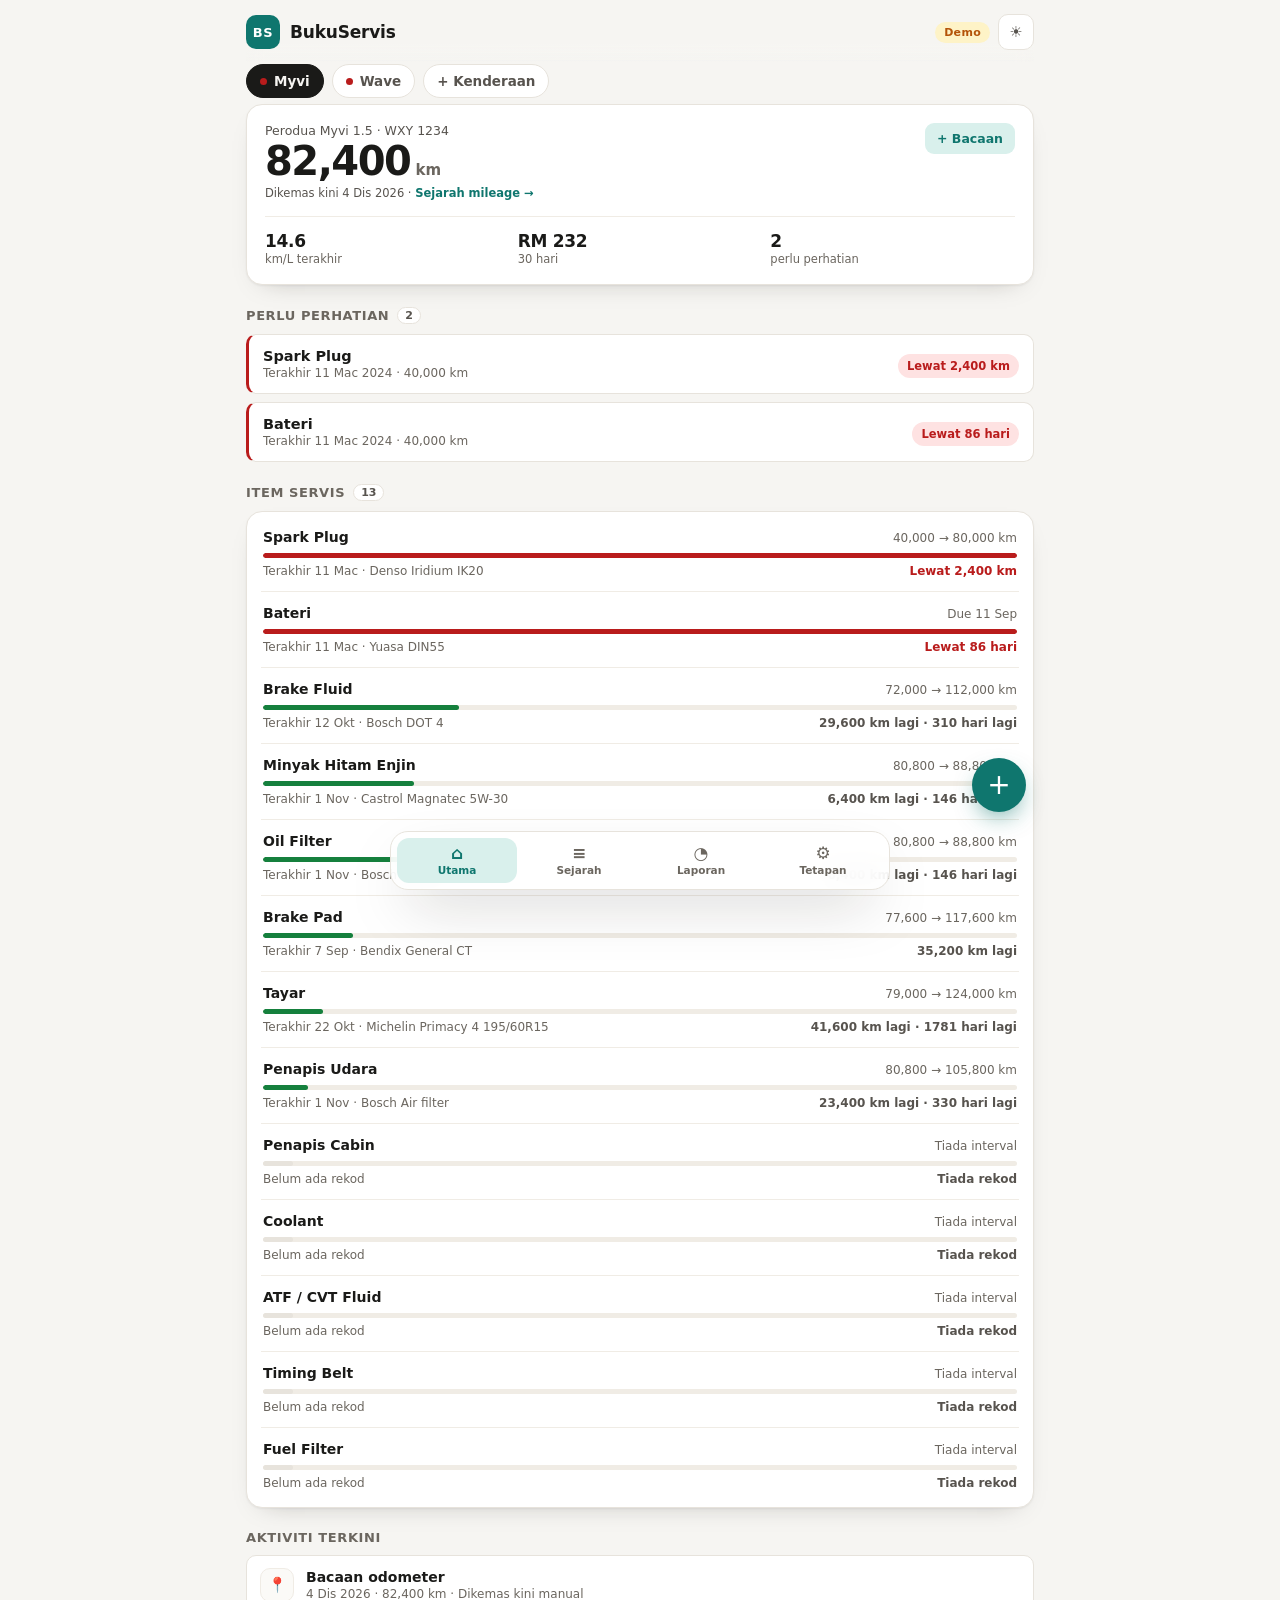
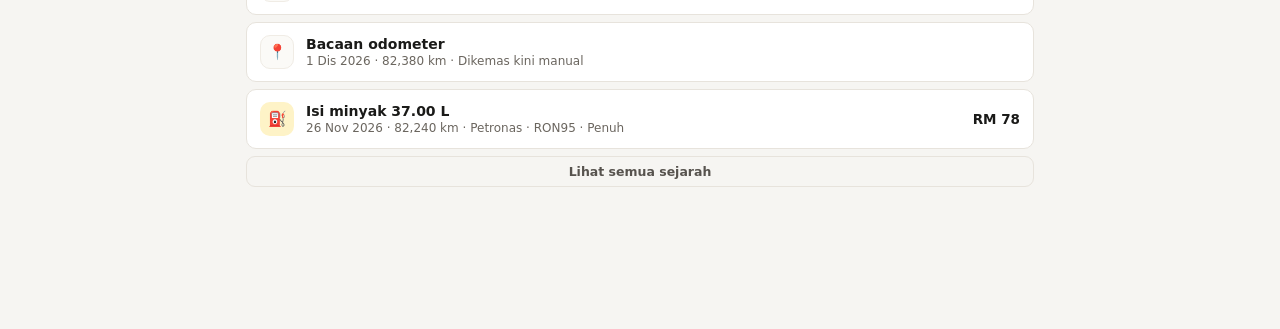
==== public/index.html @ 5398fbab "Sejarah mileage: butang Edit/Padam setiap baris, baris tarikh boleh ditekan, edit odometer asas" ====
<!doctype html>
<html lang="ms" data-theme="light">
<head>
<meta charset="utf-8">
<meta name="viewport" content="width=device-width, initial-scale=1, viewport-fit=cover">
<meta name="theme-color" content="#f6f5f2">
<title>BukuServis — Rekod Servis &amp; Minyak</title>
<meta name="description" content="Rekod servis, mileage dan isi minyak untuk kereta dan motosikal.">
<link rel="icon" type="image/png" sizes="64x64" href="assets/favicon-64.png">
<link rel="apple-touch-icon" href="assets/apple-touch-icon.png">
<link rel="preload" as="image" href="assets/profile-256.jpg">
<link rel="stylesheet" href="css/style.css?v=1.3.4">
<script>
  /* elak kilat tema salah sebelum CSS/JS utama dimuatkan */
  (function () {
    try {
      var p = localStorage.getItem('bs.theme') || 'auto';
      var dark = p === 'dark' || (p !== 'light' && window.matchMedia && window.matchMedia('(prefers-color-scheme: dark)').matches);
      document.documentElement.dataset.theme = dark ? 'dark' : 'light';
      document.documentElement.dataset.themePref = p;
      var m = document.querySelector('meta[name="theme-color"]');
      if (m) m.setAttribute('content', dark ? '#131311' : '#f6f5f2');
    } catch (e) { /* ignore */ }
  })();
</script>
</head>
<body>

<div id="splash" class="splash" aria-hidden="true">
  <div class="splash-box">
    <div class="splash-ring"><img src="assets/profile-256.jpg" alt="BukuServis"></div>
    <div class="splash-name">BukuServis</div>
    <div class="splash-tag">Rekod servis &amp; minyak</div>
    <div class="splash-load"><span></span></div>
  </div>
</div>
<noscript><style>#splash{display:none !important}</style></noscript>
<div class="app">
  <header class="topbar">
    <div class="brand">
      <span class="brand-mark">BS</span>
      <span class="brand-text">BukuServis</span>
    </div>
    <div class="topbar-actions">
      <span id="mode-badge" class="badge" hidden>Demo</span>
      <button id="theme-btn" class="icon-btn" type="button" title="Tukar tema" aria-label="Tukar tema">◐</button>
    </div>
  </header>

  <main id="view" class="view" aria-live="polite">
    <div class="loading">Memuatkan…</div>
  </main>

  <button id="fab" class="fab" type="button" title="Tambah rekod" aria-label="Tambah rekod">+</button>

  <nav class="tabbar" aria-label="Navigasi utama">
    <button class="tab" data-act="nav" data-view="dashboard"><span class="tab-ico">⌂</span><span>Utama</span></button>
    <button class="tab" data-act="nav" data-view="history"><span class="tab-ico">≡</span><span>Sejarah</span></button>
    <button class="tab" data-act="nav" data-view="reports"><span class="tab-ico">◔</span><span>Laporan</span></button>
    <button class="tab" data-act="nav" data-view="settings"><span class="tab-ico">⚙</span><span>Tetapan</span></button>
  </nav>
</div>

<div id="modal-root"></div>
<div id="toast" class="toast" hidden></div>

<script src="js/api.js?v=1.3.4"></script>
<script src="js/app.js?v=1.3.4"></script>
</body>
</html>
---- public/css/style.css ----
/* ============ BukuServis ============ */
:root {
  --bg: #f6f5f2;
  --surface: #ffffff;
  --surface-2: #fbfaf7;
  --ink: #1a1a18;
  --ink-2: #57534e;
  --ink-3: #6b665f;
  --line: #e7e3dc;
  --line-2: #f0ece5;
  --accent: #0f766e;
  --accent-ink: #ffffff;
  --accent-soft: #d9f0ec;
  --ok: #15803d;
  --ok-soft: #dcfce7;
  --warn: #b45309;
  --warn-soft: #fef3c7;
  --bad: #b91c1c;
  --bad-soft: #fee2e2;
  --radius: 16px;
  --radius-sm: 10px;
  --shadow: 0 1px 2px rgba(24, 20, 15, .05), 0 10px 26px -18px rgba(24, 20, 15, .35);
  --shadow-lg: 0 24px 60px -20px rgba(24, 20, 15, .35);
  --font: "Segoe UI", system-ui, -apple-system, "Helvetica Neue", Arial, sans-serif;
}

html[data-theme="dark"] {
  --bg: #131311;
  --surface: #1d1c19;
  --surface-2: #24231f;
  --ink: #f4f1ea;
  --ink-2: #b8b2a7;
  --ink-3: #8b857b;
  --line: #322f29;
  --line-2: #2a2823;
  --accent: #2dd4bf;
  --accent-ink: #04211d;
  --accent-soft: #123a35;
  --ok: #4ade80;
  --ok-soft: #12351f;
  --warn: #fbbf24;
  --warn-soft: #3a2a08;
  --bad: #f87171;
  --bad-soft: #3d1717;
  --shadow: 0 1px 2px rgba(0, 0, 0, .4), 0 12px 30px -18px rgba(0, 0, 0, .8);
  --shadow-lg: 0 30px 70px -20px rgba(0, 0, 0, .8);
}

* { box-sizing: border-box; }

[hidden] { display: none !important; }

html, body { margin: 0; padding: 0; }

body {
  font-family: var(--font);
  background: var(--bg);
  color: var(--ink);
  -webkit-font-smoothing: antialiased;
  -webkit-text-size-adjust: 100%;
  overscroll-behavior-y: none;
}

button, input, select, textarea { font: inherit; color: inherit; }

.app {
  max-width: 760px;
  margin: 0 auto;
  padding: 0 16px calc(120px + env(safe-area-inset-bottom));
}

/* ---------- topbar ---------- */
.topbar {
  position: sticky;
  top: 0;
  z-index: 20;
  display: flex;
  align-items: center;
  justify-content: space-between;
  gap: 12px;
  padding: 14px 0 12px;
  background: linear-gradient(to bottom, var(--bg) 70%, transparent);
  backdrop-filter: blur(8px);
}

.brand { display: flex; align-items: center; gap: 10px; }

.brand-mark {
  display: grid;
  place-items: center;
  width: 34px;
  height: 34px;
  border-radius: 10px;
  background: var(--accent);
  color: var(--accent-ink);
  font-weight: 800;
  font-size: 13px;
  letter-spacing: .5px;
}

.brand-text { font-weight: 700; font-size: 17px; letter-spacing: -.2px; }

.topbar-actions { display: flex; align-items: center; gap: 8px; }

.badge {
  font-size: 11px;
  font-weight: 700;
  padding: 4px 9px;
  border-radius: 999px;
  background: var(--warn-soft);
  color: var(--warn);
  letter-spacing: .3px;
}

.icon-btn {
  display: grid;
  place-items: center;
  width: 36px;
  height: 36px;
  border: 1px solid var(--line);
  background: var(--surface);
  color: var(--ink-2);
  border-radius: 10px;
  cursor: pointer;
  font-size: 15px;
  line-height: 1;
  transition: background .15s, color .15s, border-color .15s;
}
.icon-btn:hover { background: var(--surface-2); color: var(--ink); }

/* ---------- layout ---------- */
.view { min-height: 60vh; }

.section { margin: 22px 0; }

.section-title {
  display: flex;
  align-items: center;
  gap: 8px;
  margin: 0 0 10px;
  font-size: 13px;
  font-weight: 700;
  text-transform: uppercase;
  letter-spacing: .6px;
  color: var(--ink-3);
}

.section-title .count {
  background: var(--surface);
  border: 1px solid var(--line);
  color: var(--ink-2);
  font-size: 11px;
  padding: 1px 7px;
  border-radius: 999px;
  letter-spacing: 0;
}

.card {
  background: var(--surface);
  border: 1px solid var(--line);
  border-radius: var(--radius);
  box-shadow: var(--shadow);
}

.muted { color: var(--ink-2); }
.small { font-size: 12.5px; }
.tiny { font-size: 11.5px; }
.center { text-align: center; }
.note {
  font-size: 12px;
  color: var(--ink-3);
  line-height: 1.5;
  margin-top: 8px;
}

/* ---------- chips ---------- */
.chips {
  display: flex;
  gap: 8px;
  overflow-x: auto;
  padding: 2px 0 6px;
  margin: 0 -16px;
  padding-left: 16px;
  padding-right: 16px;
  scrollbar-width: none;
}
.chips::-webkit-scrollbar { display: none; }

.chip {
  flex: 0 0 auto;
  display: flex;
  align-items: center;
  gap: 7px;
  padding: 8px 13px;
  border-radius: 999px;
  border: 1px solid var(--line);
  background: var(--surface);
  color: var(--ink-2);
  font-size: 13.5px;
  font-weight: 600;
  cursor: pointer;
  white-space: nowrap;
  transition: all .15s;
}
.chip:hover { border-color: var(--ink-3); }
.chip.active {
  background: var(--ink);
  color: var(--bg);
  border-color: var(--ink);
}
.chip .dot {
  width: 7px; height: 7px; border-radius: 50%;
  background: var(--ok);
}
.chip .dot.warn { background: var(--warn); }
.chip .dot.bad { background: var(--bad); }

/* ---------- hero ---------- */
.hero { padding: 18px; }

.hero-top {
  display: flex;
  align-items: flex-start;
  justify-content: space-between;
  gap: 12px;
}

.odo {
  font-size: 40px;
  font-weight: 800;
  letter-spacing: -1.5px;
  line-height: 1.05;
  margin: 2px 0 4px;
  font-variant-numeric: tabular-nums;
}
.odo span { font-size: 15px; font-weight: 600; color: var(--ink-3); letter-spacing: 0; }

.odo-btn {
  flex: 1;
  min-width: 0;
  display: block;
  padding: 0;
  margin: 0;
  border: 0;
  background: none;
  color: inherit;
  font: inherit;
  text-align: left;
  cursor: pointer;
}
.odo-btn:active { opacity: .7; }
.odo-btn:focus-visible { outline: 2px solid var(--accent); outline-offset: 3px; border-radius: 8px; }
.odo-link { color: var(--accent); font-weight: 600; white-space: nowrap; }

.hero-stats {
  display: grid;
  grid-template-columns: repeat(3, 1fr);
  gap: 8px;
  margin-top: 16px;
  padding-top: 14px;
  border-top: 1px solid var(--line-2);
}

.hero-stats > div { display: flex; flex-direction: column; gap: 1px; }
.hero-stats b { font-size: 17px; font-weight: 700; letter-spacing: -.3px; }
.hero-stats span { font-size: 11.5px; color: var(--ink-3); }

/* ---------- due list ---------- */
.list { display: flex; flex-direction: column; gap: 8px; }

.due-row {
  display: flex;
  align-items: center;
  justify-content: space-between;
  gap: 12px;
  width: 100%;
  text-align: left;
  padding: 13px 14px;
  border-radius: var(--radius-sm);
  border: 1px solid var(--line);
  background: var(--surface);
  cursor: pointer;
  transition: border-color .15s, transform .06s;
}
.due-row:hover { border-color: var(--ink-3); }
.due-row:active { transform: scale(.995); }
.due-row.is-bad { border-left: 3px solid var(--bad); }
.due-row.is-warn { border-left: 3px solid var(--warn); }

.due-main { min-width: 0; }
.due-name { font-weight: 650; font-size: 14.5px; }
.due-sub {
  font-size: 12px;
  color: var(--ink-3);
  margin-top: 2px;
  white-space: nowrap;
  overflow: hidden;
  text-overflow: ellipsis;
}

.pill {
  flex: 0 0 auto;
  font-size: 11.5px;
  font-weight: 700;
  padding: 5px 9px;
  border-radius: 999px;
  white-space: nowrap;
}
.pill.ok { background: var(--ok-soft); color: var(--ok); }
.pill.warn { background: var(--warn-soft); color: var(--warn); }
.pill.bad { background: var(--bad-soft); color: var(--bad); }
.pill.none { background: var(--surface-2); color: var(--ink-3); border: 1px solid var(--line); }

/* ---------- item progress ---------- */
.items { display: flex; flex-direction: column; }

.item { padding: 13px 2px; border-bottom: 1px solid var(--line-2); }
.item:last-child { border-bottom: 0; }

.item-btn {
  display: block;
  width: 100%;
  text-align: left;
  background: transparent;
  border: 0;
  border-bottom: 1px solid var(--line-2);
  border-radius: 0;
  color: inherit;
  cursor: pointer;
}
.item-btn:hover .item-head > span:first-child { color: var(--accent); }
.item-btn:focus-visible { outline: 2px solid var(--accent); outline-offset: 2px; }

.item-head {
  display: flex;
  align-items: baseline;
  justify-content: space-between;
  gap: 10px;
  font-size: 14px;
  font-weight: 600;
}
.item-head .range { font-size: 12px; font-weight: 500; color: var(--ink-3); font-variant-numeric: tabular-nums; }

.bar {
  height: 5px;
  border-radius: 999px;
  background: var(--line-2);
  overflow: hidden;
  margin: 8px 0 6px;
}
.bar-fill { display: block; height: 100%; border-radius: 999px; background: var(--ok); transition: width .4s ease; }
.bar-fill.warn { background: var(--warn); }
.bar-fill.bad { background: var(--bad); }
.bar-fill.none { background: var(--line); }

.item-foot {
  display: flex;
  justify-content: space-between;
  gap: 10px;
  font-size: 12px;
  color: var(--ink-3);
}
.item-foot .right { font-weight: 600; color: var(--ink-2); text-align: right; }
.item-foot .right.bad { color: var(--bad); }
.item-foot .right.warn { color: var(--warn); }

/* ---------- buttons ---------- */
.btn {
  display: inline-flex;
  align-items: center;
  justify-content: center;
  gap: 7px;
  padding: 10px 15px;
  border-radius: 11px;
  border: 1px solid transparent;
  background: var(--surface-2);
  color: var(--ink);
  font-size: 14px;
  font-weight: 650;
  cursor: pointer;
  transition: filter .15s, background .15s, border-color .15s;
  text-decoration: none;
}
.btn:hover { filter: brightness(.97); }
.btn:active { transform: translateY(1px); }

.btn-primary { background: var(--accent); color: var(--accent-ink); }
.btn-ghost { background: transparent; border-color: var(--line); color: var(--ink-2); }
.btn-ghost:hover { background: var(--surface-2); }
.btn-soft { background: var(--accent-soft); color: var(--accent); }
.btn-danger { background: var(--bad-soft); color: var(--bad); }
.btn-block { width: 100%; }
.btn-sm { padding: 7px 11px; font-size: 12.5px; border-radius: 9px; }

/* ---------- forms ---------- */
.field { display: flex; flex-direction: column; gap: 6px; margin-bottom: 13px; }
.label { font-size: 12.5px; font-weight: 650; color: var(--ink-2); }

.input {
  width: 100%;
  padding: 11px 12px;
  border-radius: 11px;
  border: 1px solid var(--line);
  background: var(--surface);
  color: var(--ink);
  font-size: 14.5px;
  outline: none;
  transition: border-color .15s, box-shadow .15s;
  -webkit-appearance: none;
  appearance: none;
}
.input:focus { border-color: var(--accent); box-shadow: 0 0 0 3px var(--accent-soft); }
.input::placeholder { color: var(--ink-3); }
select.input {
  background-image: url("data:image/svg+xml,%3Csvg xmlns='http://www.w3.org/2000/svg' width='12' height='8' viewBox='0 0 12 8'%3E%3Cpath d='M1 1l5 5 5-5' fill='none' stroke='%238c867e' stroke-width='1.8' stroke-linecap='round'/%3E%3C/svg%3E");
  background-repeat: no-repeat;
  background-position: right 12px center;
  padding-right: 34px;
}
textarea.input { resize: vertical; min-height: 64px; }

.grid-2 { display: grid; grid-template-columns: 1fr 1fr; gap: 10px; }
.row { display: flex; gap: 10px; align-items: center; }
.row > * { min-width: 0; }
.grow { flex: 1; }

.check {
  display: flex;
  align-items: center;
  gap: 9px;
  font-size: 14px;
  cursor: pointer;
  user-select: none;
  padding: 4px 0;
}
.check input { width: 18px; height: 18px; accent-color: var(--accent); }

/* ---------- sheet / modal ---------- */
#modal-root { position: fixed; inset: 0; z-index: 100; display: none; }
#modal-root.open { display: block; }

.sheet-backdrop {
  position: absolute;
  inset: 0;
  background: rgba(20, 18, 14, .45);
  backdrop-filter: blur(2px);
  animation: fade .18s ease;
}

.sheet {
  position: absolute;
  left: 50%;
  bottom: 0;
  transform: translateX(-50%);
  width: 100%;
  max-width: 560px;
  max-height: 92vh;
  display: flex;
  flex-direction: column;
  background: var(--surface);
  border-radius: 20px 20px 0 0;
  box-shadow: var(--shadow-lg);
  animation: slideUp .22s cubic-bezier(.2, .8, .2, 1);
}

@media (min-width: 640px) {
  .sheet {
    top: 50%;
    bottom: auto;
    transform: translate(-50%, -50%);
    border-radius: 20px;
    max-height: 88vh;
    animation: pop .18s ease;
  }
}

@keyframes fade { from { opacity: 0; } }
@keyframes slideUp { from { transform: translate(-50%, 30px); opacity: .6; } }
@keyframes pop { from { transform: translate(-50%, -48%) scale(.97); opacity: 0; } }

.sheet-head {
  display: flex;
  align-items: center;
  justify-content: space-between;
  gap: 12px;
  padding: 16px 18px 12px;
  border-bottom: 1px solid var(--line-2);
}
.sheet-head h2 { margin: 0; font-size: 17px; letter-spacing: -.2px; }

.sheet-body {
  padding: 16px 18px calc(18px + env(safe-area-inset-bottom));
  overflow-y: auto;
  -webkit-overflow-scrolling: touch;
}

.sheet-foot {
  display: flex;
  gap: 9px;
  justify-content: flex-end;
  margin-top: 18px;
  padding-top: 14px;
  border-top: 1px solid var(--line-2);
  flex-wrap: wrap;
}
.sheet-foot .btn-danger { margin-right: auto; }

/* ---------- item rows in form ---------- */
.item-row {
  border: 1px solid var(--line);
  border-radius: 13px;
  padding: 11px;
  margin-bottom: 10px;
  background: var(--surface-2);
}
.item-row-head { display: flex; gap: 8px; align-items: center; margin-bottom: 8px; }
.item-row-head .input { flex: 1; }
.item-row .grid-2 { margin-bottom: 8px; }
.item-row .grid-2:last-child { margin-bottom: 0; }
.item-row .custom-wrap { margin-bottom: 8px; }
.item-row optgroup { font-weight: 700; color: var(--ink-2); }

/* ---------- history ---------- */
.month-head {
  position: sticky;
  top: 62px;
  z-index: 5;
  font-size: 12px;
  font-weight: 700;
  text-transform: uppercase;
  letter-spacing: .5px;
  color: var(--ink-3);
  padding: 8px 2px;
  background: var(--bg);
}

.event {
  display: flex;
  align-items: center;
  gap: 12px;
  width: 100%;
  text-align: left;
  padding: 12px 13px;
  background: var(--surface);
  border: 1px solid var(--line);
  border-radius: var(--radius-sm);
  margin-bottom: 7px;
  cursor: pointer;
  transition: border-color .15s;
}
.event:hover { border-color: var(--ink-3); }

.event-icon {
  flex: 0 0 auto;
  display: grid;
  place-items: center;
  width: 34px;
  height: 34px;
  border-radius: 10px;
  font-size: 15px;
  background: var(--surface-2);
  border: 1px solid var(--line-2);
}
.event-icon.visit { background: var(--accent-soft); border-color: transparent; }
.event-icon.fuel { background: var(--warn-soft); border-color: transparent; }

.event-main { flex: 1; min-width: 0; }
.event-title {
  font-size: 14px;
  font-weight: 650;
  white-space: nowrap;
  overflow: hidden;
  text-overflow: ellipsis;
}
.event-sub {
  font-size: 12px;
  color: var(--ink-3);
  margin-top: 2px;
  white-space: nowrap;
  overflow: hidden;
  text-overflow: ellipsis;
}
.event-amt {
  flex: 0 0 auto;
  font-size: 13.5px;
  font-weight: 700;
  font-variant-numeric: tabular-nums;
}

/* ---------- reports ---------- */
.stat-grid {
  display: grid;
  grid-template-columns: repeat(2, 1fr);
  gap: 10px;
}
@media (min-width: 560px) { .stat-grid { grid-template-columns: repeat(4, 1fr); } }

.stat {
  padding: 14px;
  border-radius: var(--radius-sm);
  border: 1px solid var(--line);
  background: var(--surface);
}
.stat b {
  display: block;
  font-size: 20px;
  font-weight: 750;
  letter-spacing: -.6px;
  font-variant-numeric: tabular-nums;
}
.stat span { font-size: 11.5px; color: var(--ink-3); }

.seg {
  display: inline-flex;
  padding: 3px;
  background: var(--surface-2);
  border: 1px solid var(--line);
  border-radius: 11px;
  gap: 2px;
}
.seg button {
  border: 0;
  background: transparent;
  color: var(--ink-2);
  padding: 7px 12px;
  border-radius: 8px;
  font-size: 12.5px;
  font-weight: 650;
  cursor: pointer;
}
.seg button.active { background: var(--surface); color: var(--ink); box-shadow: var(--shadow); }

.bars {
  display: flex;
  align-items: flex-end;
  gap: 6px;
  height: 130px;
  padding: 10px 2px 0;
}
.bar-col { flex: 1; display: flex; flex-direction: column; align-items: center; gap: 6px; height: 100%; justify-content: flex-end; }
.bar-col .v {
  width: 100%;
  max-width: 34px;
  border-radius: 6px 6px 3px 3px;
  background: var(--accent);
  min-height: 3px;
  transition: height .3s;
}
.bar-col .l { font-size: 10.5px; color: var(--ink-3); white-space: nowrap; }

table.tbl { width: 100%; border-collapse: collapse; font-size: 13px; }
table.tbl th {
  text-align: left;
  font-size: 11px;
  text-transform: uppercase;
  letter-spacing: .4px;
  color: var(--ink-3);
  font-weight: 700;
  padding: 8px 6px;
  border-bottom: 1px solid var(--line);
}
table.tbl td { padding: 9px 6px; border-bottom: 1px solid var(--line-2); }
table.tbl tr:last-child td { border-bottom: 0; }
table.tbl .r { text-align: right; font-variant-numeric: tabular-nums; }
table.tbl .strong { font-weight: 700; }

/* ---------- empty / loading ---------- */
.empty {
  text-align: center;
  padding: 44px 20px;
  border: 1px dashed var(--line);
  border-radius: var(--radius);
  background: var(--surface);
}
.empty .big { font-size: 34px; margin-bottom: 8px; }
.empty h3 { margin: 0 0 6px; font-size: 16px; }
.empty p { margin: 0 auto 16px; max-width: 320px; color: var(--ink-3); font-size: 13.5px; line-height: 1.55; }
.empty .btn + .btn { margin-top: 8px; }

.loading { text-align: center; padding: 60px 0; color: var(--ink-3); font-size: 14px; }

/* ---------- tabbar / fab ---------- */
.tabbar {
  position: fixed;
  left: 50%;
  bottom: calc(10px + env(safe-area-inset-bottom));
  transform: translateX(-50%);
  z-index: 30;
  width: calc(100% - 24px);
  max-width: 500px;
  display: grid;
  grid-template-columns: repeat(4, 1fr);
  gap: 2px;
  padding: 6px;
  background: color-mix(in srgb, var(--surface) 88%, transparent);
  border: 1px solid var(--line);
  border-radius: 18px;
  box-shadow: var(--shadow-lg);
  backdrop-filter: blur(14px);
}

.tab {
  display: flex;
  flex-direction: column;
  align-items: center;
  gap: 2px;
  padding: 7px 4px;
  border: 0;
  background: transparent;
  color: var(--ink-3);
  font-size: 10.5px;
  font-weight: 650;
  border-radius: 12px;
  cursor: pointer;
  transition: color .15s, background .15s;
}
.tab-ico { font-size: 17px; line-height: 1; }
.tab.active { color: var(--accent); background: var(--accent-soft); }

.fab {
  position: fixed;
  right: max(20px, calc((100vw - 760px) / 2 + 20px));
  bottom: calc(88px + env(safe-area-inset-bottom));
  z-index: 31;
  width: 54px;
  height: 54px;
  border-radius: 50%;
  border: 0;
  background: var(--accent);
  color: var(--accent-ink);
  font-size: 28px;
  font-weight: 400;
  line-height: 1;
  display: grid;
  place-items: center;
  cursor: pointer;
  box-shadow: 0 10px 24px -8px rgba(15, 118, 110, .7);
  transition: transform .12s;
}
.fab:hover { transform: scale(1.04); }
.fab:active { transform: scale(.96); }

/* ---------- toast ---------- */
.toast {
  position: fixed;
  left: 50%;
  bottom: calc(150px + env(safe-area-inset-bottom));
  transform: translateX(-50%) translateY(10px);
  z-index: 200;
  background: var(--ink);
  color: var(--bg);
  padding: 10px 16px;
  border-radius: 11px;
  font-size: 13.5px;
  font-weight: 600;
  box-shadow: var(--shadow-lg);
  opacity: 0;
  transition: opacity .2s, transform .2s;
  pointer-events: none;
  max-width: 90vw;
  text-align: center;
}
.toast.show { opacity: 1; transform: translateX(-50%) translateY(0); }
.toast.err { background: var(--bad); color: #fff; }

/* ---------- login ---------- */
.login {
  max-width: 340px;
  margin: 12vh auto 0;
  text-align: center;
}
.login .brand-mark { width: 52px; height: 52px; font-size: 18px; margin: 0 auto 16px; border-radius: 15px; }
.login h1 { font-size: 22px; margin: 0 0 6px; letter-spacing: -.4px; }
.login p { color: var(--ink-3); font-size: 13.5px; margin: 0 0 22px; line-height: 1.5; }
.login .card { padding: 20px; text-align: left; }
.login .input { text-align: center; letter-spacing: 4px; font-size: 20px; padding: 13px; }

/* ---------- misc ---------- */
.kv { display: flex; justify-content: space-between; gap: 14px; padding: 9px 0; border-bottom: 1px solid var(--line-2); font-size: 13.5px; }
.kv:last-child { border-bottom: 0; }
.kv .k { color: var(--ink-3); }
.kv .v { font-weight: 600; text-align: right; }

.kv-btn {
  width: 100%;
  background: transparent;
  border: 0;
  border-bottom: 1px solid var(--line-2);
  border-radius: 0;
  font: inherit;
  color: inherit;
  text-align: left;
  cursor: pointer;
}
.kv-btn:hover { background: var(--surface-2); }
.kv-btn .v { color: var(--accent); }

.odo-row {
  border-bottom: 1px solid var(--line-2);
  padding: 10px 0;
}
.odo-row:last-child { border-bottom: 0; }
.odo-main {
  display: flex;
  justify-content: space-between;
  align-items: flex-start;
  gap: 14px;
  width: 100%;
  padding: 0;
  background: transparent;
  border: 0;
  font: inherit;
  color: inherit;
  text-align: left;
  cursor: pointer;
}
.odo-main .k { color: var(--ink-3); font-size: 13.5px; }
.odo-main .v { font-weight: 600; text-align: right; white-space: nowrap; }
.odo-acts { display: flex; gap: 6px; justify-content: flex-end; margin-top: 8px; }

.hr { height: 1px; background: var(--line); border: 0; margin: 18px 0; }

@media (max-width: 400px) {
  .odo { font-size: 34px; }
  .grid-2 { grid-template-columns: 1fr; }
  .hero-stats b { font-size: 15px; }
}

/* ---------- splash ---------- */
.splash {
  position: fixed;
  inset: 0;
  z-index: 9999;
  display: grid;
  place-items: center;
  background: var(--bg);
  transition: opacity .38s ease, visibility .38s ease;
}
.splash.done { opacity: 0; visibility: hidden; }

.splash-box { display: flex; flex-direction: column; align-items: center; padding: 24px; }

.splash-ring {
  position: relative;
  width: 104px;
  height: 104px;
  display: grid;
  place-items: center;
  margin-bottom: 18px;
}
.splash-ring::before {
  content: "";
  position: absolute;
  inset: 0;
  border-radius: 50%;
  border: 3px solid var(--line);
  border-top-color: var(--accent);
  border-right-color: var(--accent);
  animation: splashSpin .9s linear infinite;
}
.splash-ring::after {
  content: "";
  position: absolute;
  inset: -9px;
  border-radius: 50%;
  border: 1px solid var(--line);
  animation: splashPulse 1.8s ease-in-out infinite;
}
.splash-ring img {
  width: 84px;
  height: 84px;
  border-radius: 50%;
  object-fit: cover;
  display: block;
  box-shadow: 0 8px 24px -10px rgba(0, 0, 0, .5);
}

.splash-name { font-size: 21px; font-weight: 800; letter-spacing: -.5px; }
.splash-tag { font-size: 12.5px; color: var(--ink-3); margin-top: 3px; }

.splash-load {
  width: 132px;
  height: 3px;
  margin-top: 20px;
  border-radius: 99px;
  background: var(--line);
  overflow: hidden;
}
.splash-load span {
  display: block;
  width: 42%;
  height: 100%;
  border-radius: 99px;
  background: var(--accent);
  animation: splashSlide 1.15s ease-in-out infinite;
}

@keyframes splashSpin { to { transform: rotate(360deg); } }
@keyframes splashPulse {
  0%, 100% { transform: scale(1); opacity: .45; }
  50% { transform: scale(1.08); opacity: .12; }
}
@keyframes splashSlide {
  0% { transform: translateX(-110%); }
  100% { transform: translateX(330%); }
}

/* ---------- responsive tambahan ---------- */
@media (min-width: 900px) {
  .app { max-width: 820px; }
  .fab { right: max(24px, calc((100vw - 820px) / 2 + 24px)); }
}

@media (max-width: 360px) {
  .app { padding-left: 12px; padding-right: 12px; }
  .odo { font-size: 30px; }
  .chips {
    margin-left: -12px;
    margin-right: -12px;
    padding-left: 12px;
    padding-right: 12px;
  }
}

@media print {
  .topbar, .tabbar, .fab, .toast, #modal-root, .splash { display: none !important; }
  .app { max-width: none; padding: 0; }
  body { background: #fff; color: #000; }
  .card, .due-row, .event { box-shadow: none; break-inside: avoid; }
}

@media (prefers-reduced-motion: reduce) {
  * { animation: none !important; transition: none !important; }
}
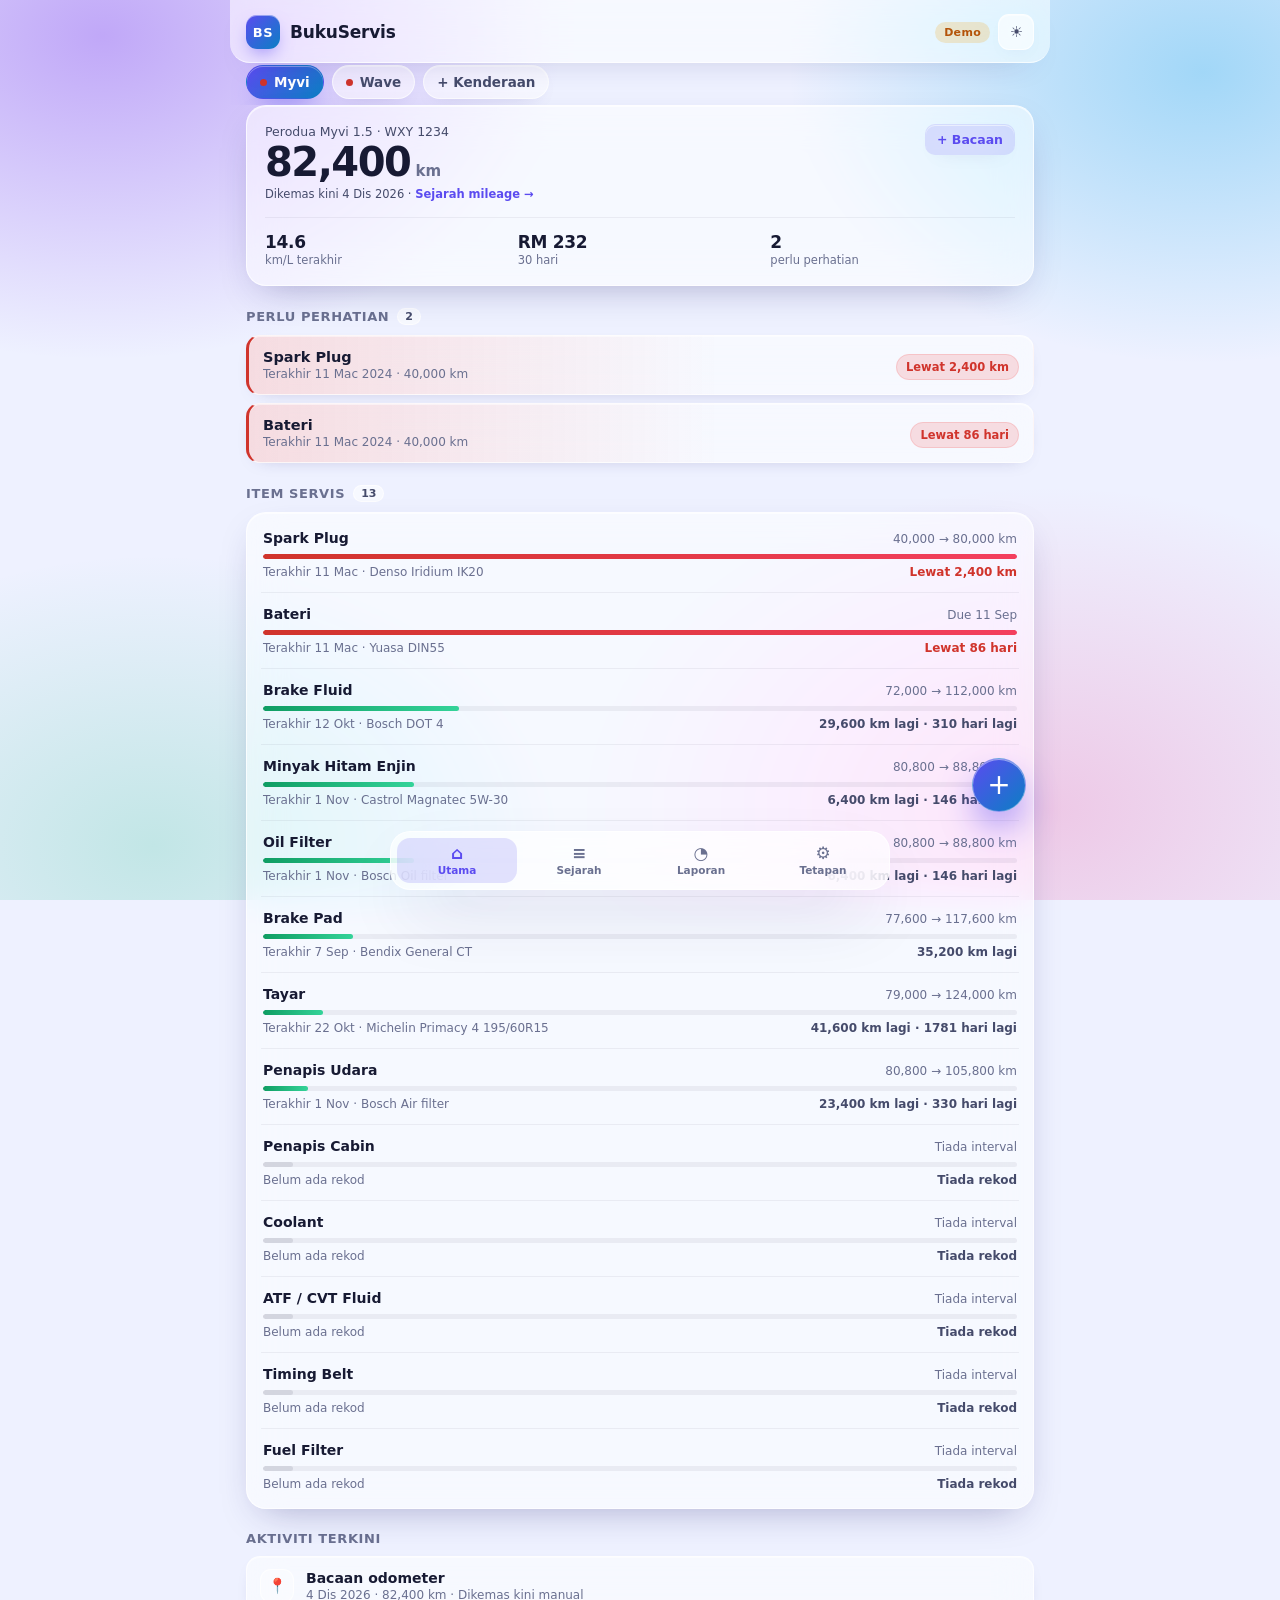
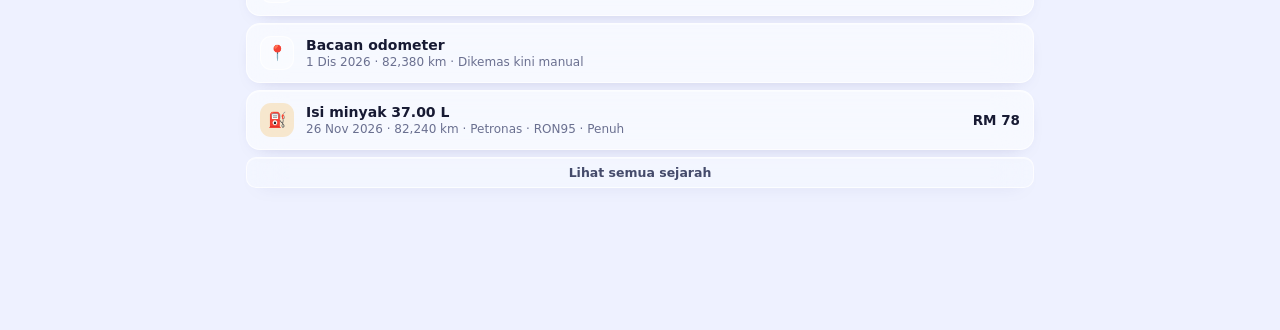
==== commit 082b3ad4: "1.5.0: tema Aurora Glass (glassmorphism), arkib tema V1" ====
--- a/public/index.html
+++ b/public/index.html
@@ -3,13 +3,13 @@
 <head>
 <meta charset="utf-8">
 <meta name="viewport" content="width=device-width, initial-scale=1, viewport-fit=cover">
-<meta name="theme-color" content="#f6f5f2">
+<meta name="theme-color" content="#eef1ff">
 <title>BukuServis — Rekod Servis &amp; Minyak</title>
 <meta name="description" content="Rekod servis, mileage dan isi minyak untuk kereta dan motosikal.">
 <link rel="icon" type="image/png" sizes="64x64" href="assets/favicon-64.png">
 <link rel="apple-touch-icon" href="assets/apple-touch-icon.png">
 <link rel="preload" as="image" href="assets/profile-256.jpg">
-<link rel="stylesheet" href="css/style.css?v=1.3.4">
+<link rel="stylesheet" href="css/style.css?v=1.5.0">
 <script>
   /* elak kilat tema salah sebelum CSS/JS utama dimuatkan */
   (function () {
@@ -19,7 +19,7 @@
       document.documentElement.dataset.theme = dark ? 'dark' : 'light';
       document.documentElement.dataset.themePref = p;
       var m = document.querySelector('meta[name="theme-color"]');
-      if (m) m.setAttribute('content', dark ? '#131311' : '#f6f5f2');
+      if (m) m.setAttribute('content', dark ? '#0a0e1f' : '#eef1ff');
     } catch (e) { /* ignore */ }
   })();
 </script>
@@ -64,7 +64,7 @@
 <div id="modal-root"></div>
 <div id="toast" class="toast" hidden></div>
 
-<script src="js/api.js?v=1.3.4"></script>
-<script src="js/app.js?v=1.3.4"></script>
+<script src="js/api.js?v=1.5.0"></script>
+<script src="js/app.js?v=1.5.0"></script>
 </body>
 </html>
--- a/public/css/style.css
+++ b/public/css/style.css
@@ -1,49 +1,73 @@
-/* ============ BukuServis ============ */
+/* ============================================================
+   BukuServis — Tema V2 "Aurora Glass" (Glassmorphism)
+   Tema V1 disimpan di css/themes/v1.css
+   ============================================================ */
 :root {
-  --bg: #f6f5f2;
-  --surface: #ffffff;
-  --surface-2: #fbfaf7;
-  --ink: #1a1a18;
-  --ink-2: #57534e;
-  --ink-3: #6b665f;
-  --line: #e7e3dc;
-  --line-2: #f0ece5;
-  --accent: #0f766e;
+  --bg: #eef1ff;
+  --bg-image:
+    radial-gradient(58% 58% at 8% 4%, rgba(124, 58, 237, .40), transparent 62%),
+    radial-gradient(54% 54% at 94% 8%, rgba(14, 165, 233, .34), transparent 60%),
+    radial-gradient(58% 58% at 82% 90%, rgba(236, 72, 153, .24), transparent 62%),
+    radial-gradient(54% 54% at 12% 94%, rgba(16, 185, 129, .20), transparent 60%);
+  --glass: rgba(255, 255, 255, .55);
+  --glass-strong: rgba(255, 255, 255, .74);
+  --glass-soft: rgba(255, 255, 255, .34);
+  --glass-border: rgba(255, 255, 255, .70);
+  --surface: var(--glass);
+  --surface-2: var(--glass-soft);
+  --ink: #171a33;
+  --ink-2: #454b6b;
+  --ink-3: #6a7090;
+  --line: rgba(23, 26, 51, .10);
+  --line-2: rgba(23, 26, 51, .06);
+  --accent: #5b4bf0;
+  --accent-2: #0b7fc4;
   --accent-ink: #ffffff;
-  --accent-soft: #d9f0ec;
-  --ok: #15803d;
-  --ok-soft: #dcfce7;
+  --accent-soft: rgba(91, 75, 240, .16);
+  --ok: #0f9d63;
+  --ok-soft: rgba(16, 185, 129, .16);
   --warn: #b45309;
-  --warn-soft: #fef3c7;
-  --bad: #b91c1c;
-  --bad-soft: #fee2e2;
-  --radius: 16px;
-  --radius-sm: 10px;
-  --shadow: 0 1px 2px rgba(24, 20, 15, .05), 0 10px 26px -18px rgba(24, 20, 15, .35);
-  --shadow-lg: 0 24px 60px -20px rgba(24, 20, 15, .35);
+  --warn-soft: rgba(245, 158, 11, .20);
+  --bad: #d0342c;
+  --bad-soft: rgba(239, 68, 68, .16);
+  --radius: 20px;
+  --radius-sm: 14px;
+  --blur: 18px;
+  --shadow-sm: 0 6px 20px -14px rgba(38, 33, 110, .40), inset 0 1px 0 rgba(255, 255, 255, .50);
+  --shadow: 0 14px 38px -16px rgba(38, 33, 110, .38), inset 0 1px 0 rgba(255, 255, 255, .60);
+  --shadow-lg: 0 30px 70px -24px rgba(38, 33, 110, .45);
   --font: "Segoe UI", system-ui, -apple-system, "Helvetica Neue", Arial, sans-serif;
 }
 
 html[data-theme="dark"] {
-  --bg: #131311;
-  --surface: #1d1c19;
-  --surface-2: #24231f;
-  --ink: #f4f1ea;
-  --ink-2: #b8b2a7;
-  --ink-3: #8b857b;
-  --line: #322f29;
-  --line-2: #2a2823;
-  --accent: #2dd4bf;
-  --accent-ink: #04211d;
-  --accent-soft: #123a35;
+  --bg: #0a0e1f;
+  --bg-image:
+    radial-gradient(58% 58% at 10% 2%, rgba(124, 58, 237, .46), transparent 62%),
+    radial-gradient(54% 54% at 92% 6%, rgba(14, 165, 233, .36), transparent 60%),
+    radial-gradient(58% 58% at 84% 92%, rgba(236, 72, 153, .28), transparent 62%),
+    radial-gradient(54% 54% at 10% 96%, rgba(16, 185, 129, .20), transparent 60%);
+  --glass: rgba(24, 30, 54, .56);
+  --glass-strong: rgba(24, 30, 54, .80);
+  --glass-soft: rgba(24, 30, 54, .36);
+  --glass-border: rgba(255, 255, 255, .16);
+  --ink: #f2f4ff;
+  --ink-2: #b9c0dd;
+  --ink-3: #8d95b8;
+  --line: rgba(255, 255, 255, .13);
+  --line-2: rgba(255, 255, 255, .08);
+  --accent: #8b7cff;
+  --accent-2: #22d3ee;
+  --accent-ink: #0a0e1f;
+  --accent-soft: rgba(139, 124, 255, .22);
   --ok: #4ade80;
-  --ok-soft: #12351f;
+  --ok-soft: rgba(74, 222, 128, .16);
   --warn: #fbbf24;
-  --warn-soft: #3a2a08;
-  --bad: #f87171;
-  --bad-soft: #3d1717;
-  --shadow: 0 1px 2px rgba(0, 0, 0, .4), 0 12px 30px -18px rgba(0, 0, 0, .8);
-  --shadow-lg: 0 30px 70px -20px rgba(0, 0, 0, .8);
+  --warn-soft: rgba(251, 191, 36, .16);
+  --bad: #fb7185;
+  --bad-soft: rgba(251, 113, 133, .16);
+  --shadow-sm: 0 8px 22px -14px rgba(0, 0, 0, .70), inset 0 1px 0 rgba(255, 255, 255, .07);
+  --shadow: 0 16px 40px -18px rgba(0, 0, 0, .75), inset 0 1px 0 rgba(255, 255, 255, .08);
+  --shadow-lg: 0 36px 80px -24px rgba(0, 0, 0, .88);
 }
 
 * { box-sizing: border-box; }
@@ -51,17 +75,46 @@
 [hidden] { display: none !important; }
 
 html, body { margin: 0; padding: 0; }
+
+html { background: var(--bg); }
 
 body {
   font-family: var(--font);
-  background: var(--bg);
+  background-color: var(--bg);
+  background-image: var(--bg-image);
+  background-attachment: fixed;
+  background-repeat: no-repeat;
   color: var(--ink);
+  min-height: 100vh;
   -webkit-font-smoothing: antialiased;
   -webkit-text-size-adjust: 100%;
+  -webkit-tap-highlight-color: transparent;
   overscroll-behavior-y: none;
 }
 
+::selection { background: var(--accent); color: var(--accent-ink); }
+
 button, input, select, textarea { font: inherit; color: inherit; }
+
+/* Permukaan kaca: blur + saturasi */
+.card,
+.due-row,
+.event,
+.stat,
+.empty,
+.item-row,
+.chip,
+.icon-btn,
+.input,
+.seg,
+.btn,
+.sheet,
+.tabbar,
+.toast,
+.month-head {
+  -webkit-backdrop-filter: blur(var(--blur)) saturate(160%);
+  backdrop-filter: blur(var(--blur)) saturate(160%);
+}
 
 .app {
   max-width: 760px;
@@ -78,9 +131,14 @@
   align-items: center;
   justify-content: space-between;
   gap: 12px;
-  padding: 14px 0 12px;
-  background: linear-gradient(to bottom, var(--bg) 70%, transparent);
-  backdrop-filter: blur(8px);
+  margin: 0 -16px;
+  padding: 14px 16px 12px;
+  background: var(--glass);
+  border-bottom: 1px solid var(--glass-border);
+  border-radius: 0 0 20px 20px;
+  box-shadow: 0 14px 34px -28px rgba(38, 33, 110, .8);
+  -webkit-backdrop-filter: blur(20px) saturate(170%);
+  backdrop-filter: blur(20px) saturate(170%);
 }
 
 .brand { display: flex; align-items: center; gap: 10px; }
@@ -90,12 +148,13 @@
   place-items: center;
   width: 34px;
   height: 34px;
-  border-radius: 10px;
-  background: var(--accent);
+  border-radius: 11px;
+  background: linear-gradient(135deg, var(--accent), var(--accent-2));
   color: var(--accent-ink);
   font-weight: 800;
   font-size: 13px;
   letter-spacing: .5px;
+  box-shadow: 0 8px 20px -8px var(--accent), inset 0 1px 0 rgba(255, 255, 255, .45);
 }
 
 .brand-text { font-weight: 700; font-size: 17px; letter-spacing: -.2px; }
@@ -117,16 +176,18 @@
   place-items: center;
   width: 36px;
   height: 36px;
-  border: 1px solid var(--line);
-  background: var(--surface);
+  border: 1px solid var(--glass-border);
+  background: var(--glass);
   color: var(--ink-2);
-  border-radius: 10px;
+  border-radius: 11px;
   cursor: pointer;
   font-size: 15px;
   line-height: 1;
-  transition: background .15s, color .15s, border-color .15s;
-}
-.icon-btn:hover { background: var(--surface-2); color: var(--ink); }
+  box-shadow: var(--shadow-sm);
+  transition: background .15s, color .15s, border-color .15s, transform .12s;
+}
+.icon-btn:hover { background: var(--glass-strong); color: var(--ink); }
+.icon-btn:active { transform: scale(.96); }
 
 /* ---------- layout ---------- */
 .view { min-height: 60vh; }
@@ -146,8 +207,8 @@
 }
 
 .section-title .count {
-  background: var(--surface);
-  border: 1px solid var(--line);
+  background: var(--glass);
+  border: 1px solid var(--glass-border);
   color: var(--ink-2);
   font-size: 11px;
   padding: 1px 7px;
@@ -156,8 +217,8 @@
 }
 
 .card {
-  background: var(--surface);
-  border: 1px solid var(--line);
+  background: var(--glass);
+  border: 1px solid var(--glass-border);
   border-radius: var(--radius);
   box-shadow: var(--shadow);
 }
@@ -193,20 +254,22 @@
   gap: 7px;
   padding: 8px 13px;
   border-radius: 999px;
-  border: 1px solid var(--line);
-  background: var(--surface);
+  border: 1px solid var(--glass-border);
+  background: var(--glass);
   color: var(--ink-2);
   font-size: 13.5px;
   font-weight: 600;
   cursor: pointer;
   white-space: nowrap;
+  box-shadow: var(--shadow-sm);
   transition: all .15s;
 }
-.chip:hover { border-color: var(--ink-3); }
+.chip:hover { border-color: var(--accent); color: var(--ink); }
 .chip.active {
-  background: var(--ink);
-  color: var(--bg);
-  border-color: var(--ink);
+  background: linear-gradient(135deg, var(--accent), var(--accent-2));
+  color: var(--accent-ink);
+  border-color: transparent;
+  box-shadow: 0 12px 26px -12px var(--accent), inset 0 1px 0 rgba(255, 255, 255, .35);
 }
 .chip .dot {
   width: 7px; height: 7px; border-radius: 50%;
@@ -277,15 +340,24 @@
   text-align: left;
   padding: 13px 14px;
   border-radius: var(--radius-sm);
-  border: 1px solid var(--line);
-  background: var(--surface);
-  cursor: pointer;
-  transition: border-color .15s, transform .06s;
-}
-.due-row:hover { border-color: var(--ink-3); }
+  border: 1px solid var(--glass-border);
+  background: var(--glass);
+  box-shadow: var(--shadow-sm);
+  cursor: pointer;
+  transition: border-color .15s, transform .06s, background .15s;
+}
+.due-row:hover { border-color: var(--accent); }
 .due-row:active { transform: scale(.995); }
-.due-row.is-bad { border-left: 3px solid var(--bad); }
-.due-row.is-warn { border-left: 3px solid var(--warn); }
+.due-row.is-bad {
+  border-left: 3px solid var(--bad);
+  background-color: var(--glass);
+  background-image: linear-gradient(90deg, var(--bad-soft), transparent 60%);
+}
+.due-row.is-warn {
+  border-left: 3px solid var(--warn);
+  background-color: var(--glass);
+  background-image: linear-gradient(90deg, var(--warn-soft), transparent 60%);
+}
 
 .due-main { min-width: 0; }
 .due-name { font-weight: 650; font-size: 14.5px; }
@@ -305,11 +377,12 @@
   padding: 5px 9px;
   border-radius: 999px;
   white-space: nowrap;
-}
-.pill.ok { background: var(--ok-soft); color: var(--ok); }
-.pill.warn { background: var(--warn-soft); color: var(--warn); }
-.pill.bad { background: var(--bad-soft); color: var(--bad); }
-.pill.none { background: var(--surface-2); color: var(--ink-3); border: 1px solid var(--line); }
+  border: 1px solid transparent;
+}
+.pill.ok { background: var(--ok-soft); color: var(--ok); border-color: var(--ok-soft); }
+.pill.warn { background: var(--warn-soft); color: var(--warn); border-color: var(--warn-soft); }
+.pill.bad { background: var(--bad-soft); color: var(--bad); border-color: var(--bad-soft); }
+.pill.none { background: var(--glass-soft); color: var(--ink-3); border: 1px solid var(--glass-border); }
 
 /* ---------- item progress ---------- */
 .items { display: flex; flex-direction: column; }
@@ -348,9 +421,9 @@
   overflow: hidden;
   margin: 8px 0 6px;
 }
-.bar-fill { display: block; height: 100%; border-radius: 999px; background: var(--ok); transition: width .4s ease; }
-.bar-fill.warn { background: var(--warn); }
-.bar-fill.bad { background: var(--bad); }
+.bar-fill { display: block; height: 100%; border-radius: 999px; background: linear-gradient(90deg, var(--ok), #34d399); transition: width .4s ease; }
+.bar-fill.warn { background: linear-gradient(90deg, var(--warn), #f59e0b); }
+.bar-fill.bad { background: linear-gradient(90deg, var(--bad), #f43f5e); }
 .bar-fill.none { background: var(--line); }
 
 .item-foot {
@@ -371,26 +444,33 @@
   justify-content: center;
   gap: 7px;
   padding: 10px 15px;
-  border-radius: 11px;
-  border: 1px solid transparent;
-  background: var(--surface-2);
+  border-radius: 12px;
+  border: 1px solid var(--glass-border);
+  background: var(--glass);
   color: var(--ink);
   font-size: 14px;
   font-weight: 650;
   cursor: pointer;
-  transition: filter .15s, background .15s, border-color .15s;
+  box-shadow: var(--shadow-sm);
+  transition: filter .15s, background .15s, border-color .15s, transform .1s;
   text-decoration: none;
 }
-.btn:hover { filter: brightness(.97); }
+.btn:hover { filter: brightness(1.04); border-color: var(--accent); }
 .btn:active { transform: translateY(1px); }
 
-.btn-primary { background: var(--accent); color: var(--accent-ink); }
-.btn-ghost { background: transparent; border-color: var(--line); color: var(--ink-2); }
-.btn-ghost:hover { background: var(--surface-2); }
-.btn-soft { background: var(--accent-soft); color: var(--accent); }
-.btn-danger { background: var(--bad-soft); color: var(--bad); }
+.btn-primary {
+  background: linear-gradient(135deg, var(--accent), var(--accent-2));
+  color: var(--accent-ink);
+  border-color: transparent;
+  box-shadow: 0 14px 30px -14px var(--accent), inset 0 1px 0 rgba(255, 255, 255, .35);
+}
+.btn-primary:hover { filter: brightness(1.06); }
+.btn-ghost { background: var(--glass-soft); border-color: var(--glass-border); color: var(--ink-2); }
+.btn-ghost:hover { background: var(--glass); }
+.btn-soft { background: var(--accent-soft); color: var(--accent); border-color: transparent; }
+.btn-danger { background: var(--bad-soft); color: var(--bad); border-color: transparent; }
 .btn-block { width: 100%; }
-.btn-sm { padding: 7px 11px; font-size: 12.5px; border-radius: 9px; }
+.btn-sm { padding: 7px 11px; font-size: 12.5px; border-radius: 10px; }
 
 /* ---------- forms ---------- */
 .field { display: flex; flex-direction: column; gap: 6px; margin-bottom: 13px; }
@@ -399,23 +479,31 @@
 .input {
   width: 100%;
   padding: 11px 12px;
-  border-radius: 11px;
-  border: 1px solid var(--line);
-  background: var(--surface);
+  border-radius: 12px;
+  border: 1px solid var(--glass-border);
+  background-color: var(--glass);
   color: var(--ink);
   font-size: 14.5px;
   outline: none;
-  transition: border-color .15s, box-shadow .15s;
+  box-shadow: inset 0 1px 0 rgba(255, 255, 255, .35);
+  transition: border-color .15s, box-shadow .15s, background .15s;
   -webkit-appearance: none;
   appearance: none;
 }
-.input:focus { border-color: var(--accent); box-shadow: 0 0 0 3px var(--accent-soft); }
+.input:focus {
+  border-color: var(--accent);
+  background-color: var(--glass-strong);
+  box-shadow: 0 0 0 3px var(--accent-soft), inset 0 1px 0 rgba(255, 255, 255, .4);
+}
 .input::placeholder { color: var(--ink-3); }
 select.input {
-  background-image: url("data:image/svg+xml,%3Csvg xmlns='http://www.w3.org/2000/svg' width='12' height='8' viewBox='0 0 12 8'%3E%3Cpath d='M1 1l5 5 5-5' fill='none' stroke='%238c867e' stroke-width='1.8' stroke-linecap='round'/%3E%3C/svg%3E");
+  background-image: url("data:image/svg+xml,%3Csvg xmlns='http://www.w3.org/2000/svg' width='12' height='8' viewBox='0 0 12 8'%3E%3Cpath d='M1 1l5 5 5-5' fill='none' stroke='%236a7090' stroke-width='1.8' stroke-linecap='round'/%3E%3C/svg%3E");
   background-repeat: no-repeat;
   background-position: right 12px center;
   padding-right: 34px;
+}
+html[data-theme="dark"] select.input {
+  background-image: url("data:image/svg+xml,%3Csvg xmlns='http://www.w3.org/2000/svg' width='12' height='8' viewBox='0 0 12 8'%3E%3Cpath d='M1 1l5 5 5-5' fill='none' stroke='%23b9c0dd' stroke-width='1.8' stroke-linecap='round'/%3E%3C/svg%3E");
 }
 textarea.input { resize: vertical; min-height: 64px; }
 
@@ -442,8 +530,9 @@
 .sheet-backdrop {
   position: absolute;
   inset: 0;
-  background: rgba(20, 18, 14, .45);
-  backdrop-filter: blur(2px);
+  background: rgba(10, 14, 31, .42);
+  -webkit-backdrop-filter: blur(6px);
+  backdrop-filter: blur(6px);
   animation: fade .18s ease;
 }
 
@@ -457,9 +546,13 @@
   max-height: 92vh;
   display: flex;
   flex-direction: column;
-  background: var(--surface);
-  border-radius: 20px 20px 0 0;
+  background: var(--glass-strong);
+  border: 1px solid var(--glass-border);
+  border-bottom: 0;
+  border-radius: 22px 22px 0 0;
   box-shadow: var(--shadow-lg);
+  -webkit-backdrop-filter: blur(30px) saturate(170%);
+  backdrop-filter: blur(30px) saturate(170%);
   animation: slideUp .22s cubic-bezier(.2, .8, .2, 1);
 }
 
@@ -468,7 +561,8 @@
     top: 50%;
     bottom: auto;
     transform: translate(-50%, -50%);
-    border-radius: 20px;
+    border: 1px solid var(--glass-border);
+    border-radius: 22px;
     max-height: 88vh;
     animation: pop .18s ease;
   }
@@ -507,11 +601,12 @@
 
 /* ---------- item rows in form ---------- */
 .item-row {
-  border: 1px solid var(--line);
-  border-radius: 13px;
+  border: 1px solid var(--glass-border);
+  border-radius: 15px;
   padding: 11px;
   margin-bottom: 10px;
-  background: var(--surface-2);
+  background: var(--glass-soft);
+  box-shadow: var(--shadow-sm);
 }
 .item-row-head { display: flex; gap: 8px; align-items: center; margin-bottom: 8px; }
 .item-row-head .input { flex: 1; }
@@ -523,15 +618,20 @@
 /* ---------- history ---------- */
 .month-head {
   position: sticky;
-  top: 62px;
+  top: 66px;
   z-index: 5;
   font-size: 12px;
   font-weight: 700;
   text-transform: uppercase;
   letter-spacing: .5px;
   color: var(--ink-3);
-  padding: 8px 2px;
-  background: var(--bg);
+  padding: 8px 10px;
+  margin: 0 -2px;
+  background: var(--glass-soft);
+  border: 1px solid var(--glass-border);
+  border-radius: 10px;
+  -webkit-backdrop-filter: blur(12px) saturate(160%);
+  backdrop-filter: blur(12px) saturate(160%);
 }
 
 .event {
@@ -541,14 +641,15 @@
   width: 100%;
   text-align: left;
   padding: 12px 13px;
-  background: var(--surface);
-  border: 1px solid var(--line);
+  background: var(--glass);
+  border: 1px solid var(--glass-border);
   border-radius: var(--radius-sm);
   margin-bottom: 7px;
-  cursor: pointer;
-  transition: border-color .15s;
-}
-.event:hover { border-color: var(--ink-3); }
+  box-shadow: var(--shadow-sm);
+  cursor: pointer;
+  transition: border-color .15s, background .15s;
+}
+.event:hover { border-color: var(--accent); }
 
 .event-icon {
   flex: 0 0 auto;
@@ -556,10 +657,10 @@
   place-items: center;
   width: 34px;
   height: 34px;
-  border-radius: 10px;
+  border-radius: 11px;
   font-size: 15px;
-  background: var(--surface-2);
-  border: 1px solid var(--line-2);
+  background: var(--glass-soft);
+  border: 1px solid var(--glass-border);
 }
 .event-icon.visit { background: var(--accent-soft); border-color: transparent; }
 .event-icon.fuel { background: var(--warn-soft); border-color: transparent; }
@@ -598,8 +699,9 @@
 .stat {
   padding: 14px;
   border-radius: var(--radius-sm);
-  border: 1px solid var(--line);
-  background: var(--surface);
+  border: 1px solid var(--glass-border);
+  background: var(--glass);
+  box-shadow: var(--shadow-sm);
 }
 .stat b {
   display: block;
@@ -613,22 +715,23 @@
 .seg {
   display: inline-flex;
   padding: 3px;
-  background: var(--surface-2);
-  border: 1px solid var(--line);
-  border-radius: 11px;
+  background: var(--glass-soft);
+  border: 1px solid var(--glass-border);
+  border-radius: 12px;
   gap: 2px;
+  box-shadow: var(--shadow-sm);
 }
 .seg button {
   border: 0;
   background: transparent;
   color: var(--ink-2);
   padding: 7px 12px;
-  border-radius: 8px;
+  border-radius: 9px;
   font-size: 12.5px;
   font-weight: 650;
   cursor: pointer;
 }
-.seg button.active { background: var(--surface); color: var(--ink); box-shadow: var(--shadow); }
+.seg button.active { background: var(--glass-strong); color: var(--ink); box-shadow: var(--shadow-sm); }
 
 .bars {
   display: flex;
@@ -642,7 +745,7 @@
   width: 100%;
   max-width: 34px;
   border-radius: 6px 6px 3px 3px;
-  background: var(--accent);
+  background: linear-gradient(180deg, var(--accent-2), var(--accent));
   min-height: 3px;
   transition: height .3s;
 }
@@ -668,9 +771,10 @@
 .empty {
   text-align: center;
   padding: 44px 20px;
-  border: 1px dashed var(--line);
+  border: 1px dashed var(--glass-border);
   border-radius: var(--radius);
-  background: var(--surface);
+  background: var(--glass);
+  box-shadow: var(--shadow-sm);
 }
 .empty .big { font-size: 34px; margin-bottom: 8px; }
 .empty h3 { margin: 0 0 6px; font-size: 16px; }
@@ -692,11 +796,12 @@
   grid-template-columns: repeat(4, 1fr);
   gap: 2px;
   padding: 6px;
-  background: color-mix(in srgb, var(--surface) 88%, transparent);
-  border: 1px solid var(--line);
-  border-radius: 18px;
+  background: var(--glass-strong);
+  border: 1px solid var(--glass-border);
+  border-radius: 20px;
   box-shadow: var(--shadow-lg);
-  backdrop-filter: blur(14px);
+  -webkit-backdrop-filter: blur(24px) saturate(170%);
+  backdrop-filter: blur(24px) saturate(170%);
 }
 
 .tab {
@@ -710,7 +815,7 @@
   color: var(--ink-3);
   font-size: 10.5px;
   font-weight: 650;
-  border-radius: 12px;
+  border-radius: 13px;
   cursor: pointer;
   transition: color .15s, background .15s;
 }
@@ -725,8 +830,8 @@
   width: 54px;
   height: 54px;
   border-radius: 50%;
-  border: 0;
-  background: var(--accent);
+  border: 1px solid rgba(255, 255, 255, .35);
+  background: linear-gradient(135deg, var(--accent), var(--accent-2));
   color: var(--accent-ink);
   font-size: 28px;
   font-weight: 400;
@@ -734,7 +839,7 @@
   display: grid;
   place-items: center;
   cursor: pointer;
-  box-shadow: 0 10px 24px -8px rgba(15, 118, 110, .7);
+  box-shadow: 0 18px 38px -10px var(--accent), inset 0 1px 0 rgba(255, 255, 255, .45);
   transition: transform .12s;
 }
 .fab:hover { transform: scale(1.04); }
@@ -747,13 +852,16 @@
   bottom: calc(150px + env(safe-area-inset-bottom));
   transform: translateX(-50%) translateY(10px);
   z-index: 200;
-  background: var(--ink);
-  color: var(--bg);
+  background: var(--glass-strong);
+  color: var(--ink);
+  border: 1px solid var(--glass-border);
   padding: 10px 16px;
-  border-radius: 11px;
+  border-radius: 12px;
   font-size: 13.5px;
   font-weight: 600;
   box-shadow: var(--shadow-lg);
+  -webkit-backdrop-filter: blur(20px) saturate(170%);
+  backdrop-filter: blur(20px) saturate(170%);
   opacity: 0;
   transition: opacity .2s, transform .2s;
   pointer-events: none;
@@ -761,7 +869,7 @@
   text-align: center;
 }
 .toast.show { opacity: 1; transform: translateX(-50%) translateY(0); }
-.toast.err { background: var(--bad); color: #fff; }
+.toast.err { background: var(--bad); color: #fff; border-color: transparent; }
 
 /* ---------- login ---------- */
 .login {
@@ -769,10 +877,10 @@
   margin: 12vh auto 0;
   text-align: center;
 }
-.login .brand-mark { width: 52px; height: 52px; font-size: 18px; margin: 0 auto 16px; border-radius: 15px; }
+.login .brand-mark { width: 52px; height: 52px; font-size: 18px; margin: 0 auto 16px; border-radius: 16px; }
 .login h1 { font-size: 22px; margin: 0 0 6px; letter-spacing: -.4px; }
 .login p { color: var(--ink-3); font-size: 13.5px; margin: 0 0 22px; line-height: 1.5; }
-.login .card { padding: 20px; text-align: left; }
+.login .card { padding: 20px; text-align: left; background: var(--glass-strong); }
 .login .input { text-align: center; letter-spacing: 4px; font-size: 20px; padding: 13px; }
 
 /* ---------- misc ---------- */
@@ -792,7 +900,7 @@
   text-align: left;
   cursor: pointer;
 }
-.kv-btn:hover { background: var(--surface-2); }
+.kv-btn:hover { background: var(--glass-soft); }
 .kv-btn .v { color: var(--accent); }
 
 .odo-row {
@@ -833,7 +941,10 @@
   z-index: 9999;
   display: grid;
   place-items: center;
-  background: var(--bg);
+  background-color: var(--bg);
+  background-image: var(--bg-image);
+  background-attachment: fixed;
+  background-repeat: no-repeat;
   transition: opacity .38s ease, visibility .38s ease;
 }
 .splash.done { opacity: 0; visibility: hidden; }
@@ -853,9 +964,9 @@
   position: absolute;
   inset: 0;
   border-radius: 50%;
-  border: 3px solid var(--line);
+  border: 3px solid var(--glass-border);
   border-top-color: var(--accent);
-  border-right-color: var(--accent);
+  border-right-color: var(--accent-2);
   animation: splashSpin .9s linear infinite;
 }
 .splash-ring::after {
@@ -863,7 +974,7 @@
   position: absolute;
   inset: -9px;
   border-radius: 50%;
-  border: 1px solid var(--line);
+  border: 1px solid var(--glass-border);
   animation: splashPulse 1.8s ease-in-out infinite;
 }
 .splash-ring img {
@@ -872,7 +983,7 @@
   border-radius: 50%;
   object-fit: cover;
   display: block;
-  box-shadow: 0 8px 24px -10px rgba(0, 0, 0, .5);
+  box-shadow: 0 12px 30px -12px rgba(0, 0, 0, .55), 0 0 0 4px var(--glass);
 }
 
 .splash-name { font-size: 21px; font-weight: 800; letter-spacing: -.5px; }
@@ -891,7 +1002,7 @@
   width: 42%;
   height: 100%;
   border-radius: 99px;
-  background: var(--accent);
+  background: linear-gradient(90deg, var(--accent), var(--accent-2));
   animation: splashSlide 1.15s ease-in-out infinite;
 }
 
@@ -913,6 +1024,7 @@
 
 @media (max-width: 360px) {
   .app { padding-left: 12px; padding-right: 12px; }
+  .topbar { margin-left: -12px; margin-right: -12px; padding-left: 12px; padding-right: 12px; }
   .odo { font-size: 30px; }
   .chips {
     margin-left: -12px;
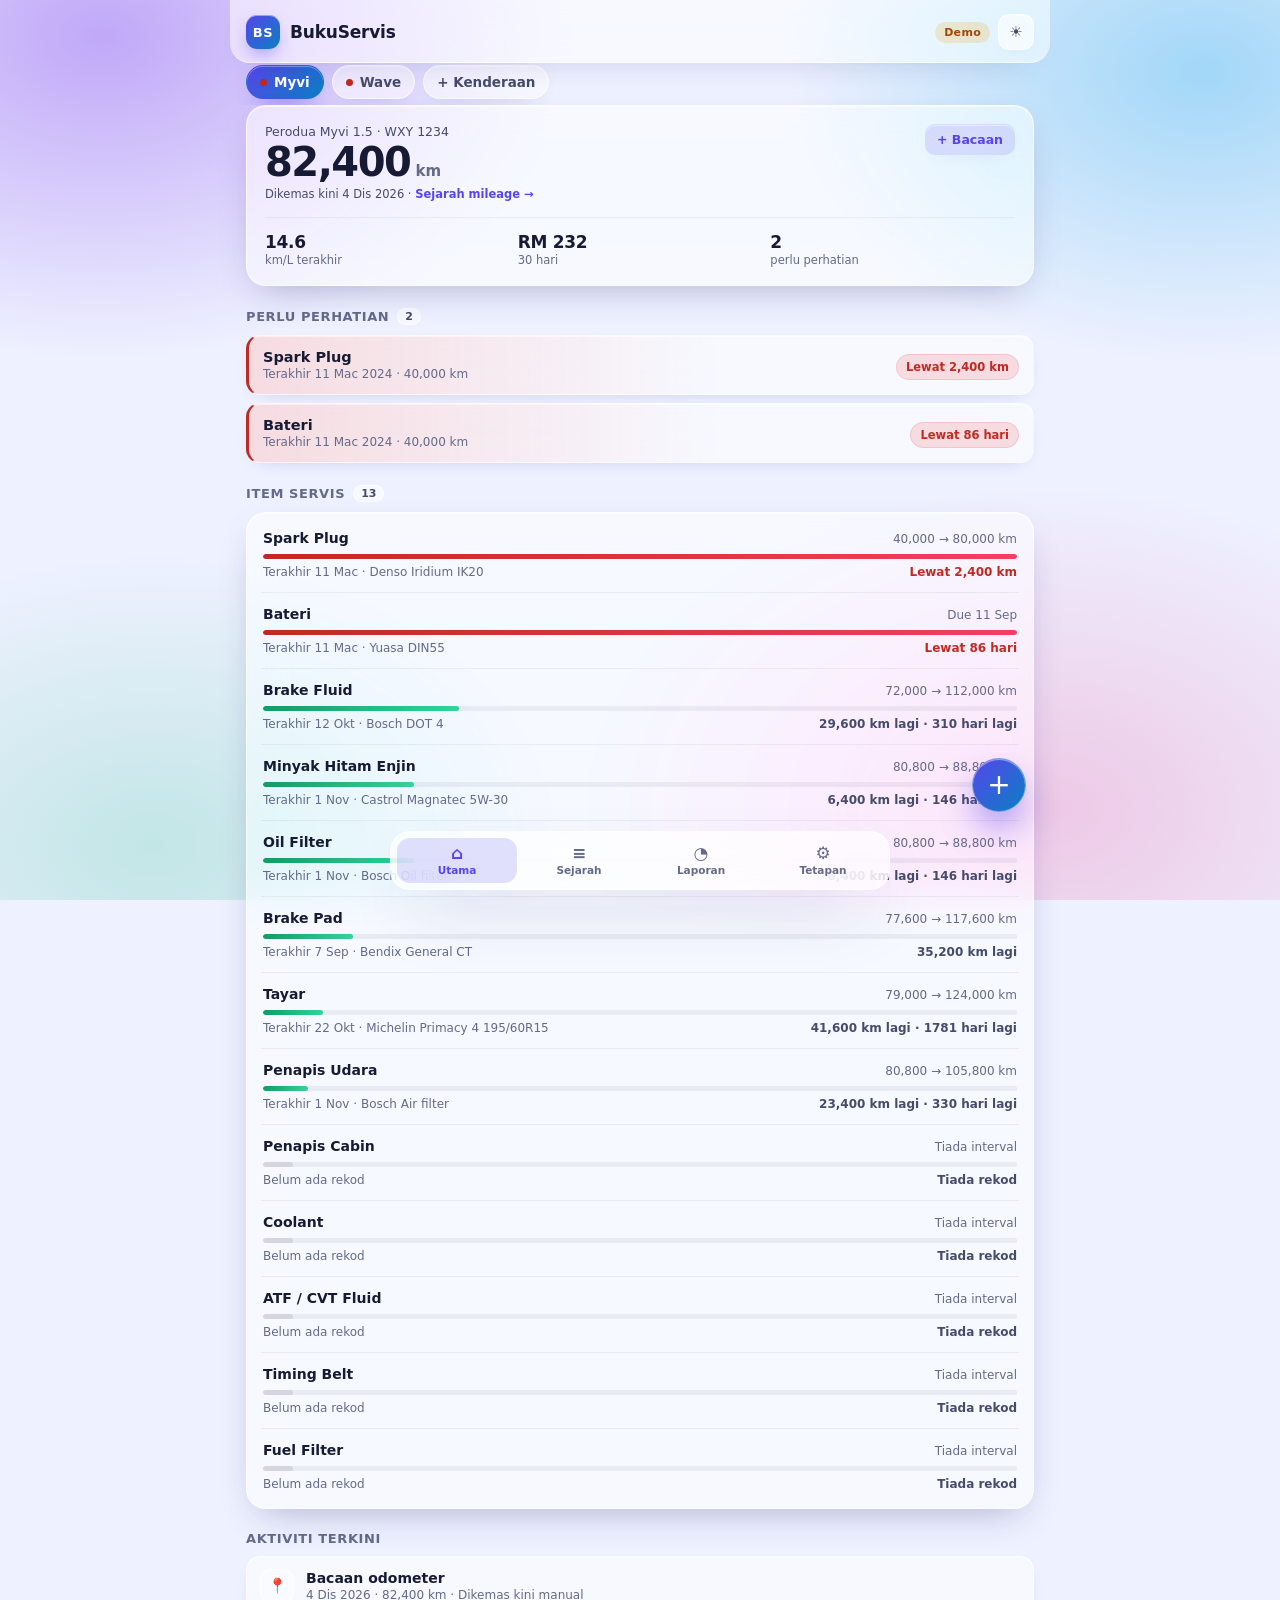
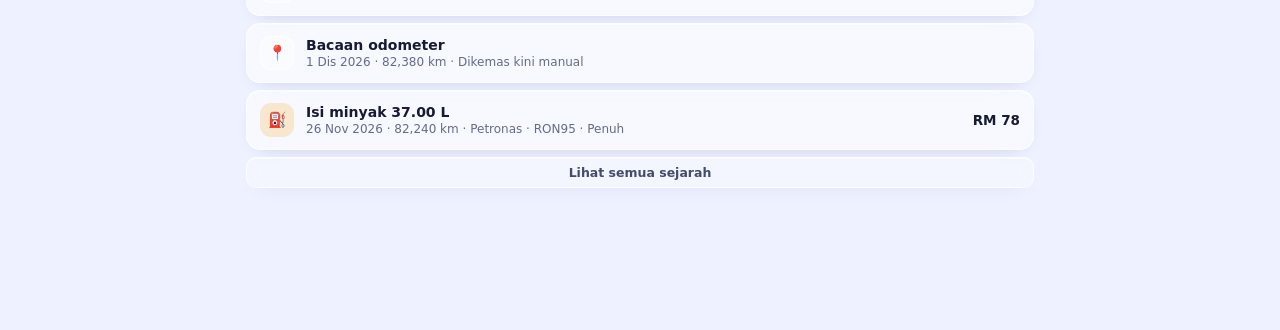
==== commit 3dd97406: "1.5.1: mod prestasi V2.1 Aurora Glass Lite, arkib tema V2" ====
--- a/public/index.html
+++ b/public/index.html
@@ -9,9 +9,9 @@
 <link rel="icon" type="image/png" sizes="64x64" href="assets/favicon-64.png">
 <link rel="apple-touch-icon" href="assets/apple-touch-icon.png">
 <link rel="preload" as="image" href="assets/profile-256.jpg">
-<link rel="stylesheet" href="css/style.css?v=1.5.0">
+<link rel="stylesheet" href="css/style.css?v=1.5.1">
 <script>
-  /* elak kilat tema salah sebelum CSS/JS utama dimuatkan */
+  /* elak kilat tema / prestasi salah sebelum CSS/JS utama dimuatkan */
   (function () {
     try {
       var p = localStorage.getItem('bs.theme') || 'auto';
@@ -20,6 +20,14 @@
       document.documentElement.dataset.themePref = p;
       var m = document.querySelector('meta[name="theme-color"]');
       if (m) m.setAttribute('content', dark ? '#0a0e1f' : '#eef1ff');
+
+      var pp = localStorage.getItem('bs.perf') || 'auto';
+      if (pp !== 'lite' && pp !== 'full') pp = 'auto';
+      var lite = pp === 'lite' || (pp !== 'full' && window.matchMedia &&
+        (window.matchMedia('(max-width: 720px)').matches ||
+         window.matchMedia('(pointer: coarse)').matches));
+      document.documentElement.dataset.perf = lite ? 'lite' : 'full';
+      document.documentElement.dataset.perfPref = pp;
     } catch (e) { /* ignore */ }
   })();
 </script>
@@ -64,7 +72,7 @@
 <div id="modal-root"></div>
 <div id="toast" class="toast" hidden></div>
 
-<script src="js/api.js?v=1.5.0"></script>
-<script src="js/app.js?v=1.5.0"></script>
+<script src="js/api.js?v=1.5.1"></script>
+<script src="js/app.js?v=1.5.1"></script>
 </body>
 </html>
--- a/public/css/style.css
+++ b/public/css/style.css
@@ -1,6 +1,7 @@
 /* ============================================================
-   BukuServis — Tema V2 "Aurora Glass" (Glassmorphism)
-   Tema V1 disimpan di css/themes/v1.css
+   BukuServis — Tema V2.1 "Aurora Glass Lite"
+   Tema V1: css/themes/v1.css · Tema V2: css/themes/v2.css
+   V2.1: kurang beban GPU semasa scroll pada telefon lama.
    ============================================================ */
 :root {
   --bg: #eef1ff;
@@ -17,22 +18,23 @@
   --surface-2: var(--glass-soft);
   --ink: #171a33;
   --ink-2: #454b6b;
-  --ink-3: #6a7090;
+  --ink-3: #646a89;
   --line: rgba(23, 26, 51, .10);
   --line-2: rgba(23, 26, 51, .06);
-  --accent: #5b4bf0;
+  --accent: #5645ea;
   --accent-2: #0b7fc4;
   --accent-ink: #ffffff;
-  --accent-soft: rgba(91, 75, 240, .16);
+  --accent-soft: rgba(86, 69, 234, .16);
   --ok: #0f9d63;
   --ok-soft: rgba(16, 185, 129, .16);
-  --warn: #b45309;
+  --warn: #a34707;
   --warn-soft: rgba(245, 158, 11, .20);
-  --bad: #d0342c;
+  --bad: #c02a22;
   --bad-soft: rgba(239, 68, 68, .16);
   --radius: 20px;
   --radius-sm: 14px;
-  --blur: 18px;
+  --glass-blur: blur(18px) saturate(160%);
+  --glass-blur-strong: blur(26px) saturate(170%);
   --shadow-sm: 0 6px 20px -14px rgba(38, 33, 110, .40), inset 0 1px 0 rgba(255, 255, 255, .50);
   --shadow: 0 14px 38px -16px rgba(38, 33, 110, .38), inset 0 1px 0 rgba(255, 255, 255, .60);
   --shadow-lg: 0 30px 70px -24px rgba(38, 33, 110, .45);
@@ -55,10 +57,10 @@
   --ink-3: #8d95b8;
   --line: rgba(255, 255, 255, .13);
   --line-2: rgba(255, 255, 255, .08);
-  --accent: #8b7cff;
+  --accent: #a99dff;
   --accent-2: #22d3ee;
   --accent-ink: #0a0e1f;
-  --accent-soft: rgba(139, 124, 255, .22);
+  --accent-soft: rgba(169, 157, 255, .22);
   --ok: #4ade80;
   --ok-soft: rgba(74, 222, 128, .16);
   --warn: #fbbf24;
@@ -70,6 +72,55 @@
   --shadow-lg: 0 36px 80px -24px rgba(0, 0, 0, .88);
 }
 
+/* Mod ringan: tiada blur, permukaan lebih legap, bayang ringkas */
+html[data-perf="lite"] {
+  --glass-blur: none;
+  --glass-blur-strong: none;
+  --glass: rgba(255, 255, 255, .86);
+  --glass-strong: rgba(255, 255, 255, .96);
+  --glass-soft: rgba(255, 255, 255, .70);
+  --glass-border: rgba(255, 255, 255, .92);
+  --shadow-sm: 0 1px 2px rgba(38, 33, 110, .08);
+  --shadow: 0 2px 10px rgba(38, 33, 110, .10);
+  --shadow-lg: 0 12px 30px rgba(38, 33, 110, .18);
+}
+
+html[data-theme="dark"][data-perf="lite"] {
+  --glass: rgba(24, 30, 54, .88);
+  --glass-strong: rgba(24, 30, 54, .96);
+  --glass-soft: rgba(24, 30, 54, .72);
+  --glass-border: rgba(255, 255, 255, .18);
+  --shadow-sm: 0 1px 2px rgba(0, 0, 0, .45);
+  --shadow: 0 2px 12px rgba(0, 0, 0, .50);
+  --shadow-lg: 0 14px 34px rgba(0, 0, 0, .65);
+}
+
+/* Telefon / skrin kecil: auto mod ringan melainkan pengguna pilih "Penuh" */
+@media (max-width: 720px), (pointer: coarse) {
+  :root:not([data-perf="full"]) {
+    --glass-blur: none;
+    --glass-blur-strong: none;
+    --glass: rgba(255, 255, 255, .86);
+    --glass-strong: rgba(255, 255, 255, .96);
+    --glass-soft: rgba(255, 255, 255, .70);
+    --glass-border: rgba(255, 255, 255, .92);
+    --shadow-sm: 0 1px 2px rgba(38, 33, 110, .08);
+    --shadow: 0 2px 10px rgba(38, 33, 110, .10);
+    --shadow-lg: 0 12px 30px rgba(38, 33, 110, .18);
+  }
+
+  html[data-theme="dark"]:not([data-perf="full"]) {
+    --glass: rgba(24, 30, 54, .88);
+    --glass-strong: rgba(24, 30, 54, .96);
+    --glass-soft: rgba(24, 30, 54, .72);
+    --glass-border: rgba(255, 255, 255, .18);
+    --shadow-sm: 0 1px 2px rgba(0, 0, 0, .45);
+    --shadow: 0 2px 12px rgba(0, 0, 0, .50);
+    --shadow-lg: 0 14px 34px rgba(0, 0, 0, .65);
+  }
+}
+
+
 * { box-sizing: border-box; }
 
 [hidden] { display: none !important; }
@@ -80,16 +131,27 @@
 
 body {
   font-family: var(--font);
-  background-color: var(--bg);
-  background-image: var(--bg-image);
-  background-attachment: fixed;
-  background-repeat: no-repeat;
+  background: transparent;
   color: var(--ink);
   min-height: 100vh;
   -webkit-font-smoothing: antialiased;
   -webkit-text-size-adjust: 100%;
   -webkit-tap-highlight-color: transparent;
   overscroll-behavior-y: none;
+}
+
+/* Latar gradien sebagai lapisan tetap (bukan background-attachment: fixed)
+   supaya browser boleh composite sekali sahaja dan tidak repaint semasa scroll. */
+body::before {
+  content: "";
+  position: fixed;
+  inset: 0;
+  z-index: -1;
+  background-color: var(--bg);
+  background-image: var(--bg-image);
+  background-repeat: no-repeat;
+  pointer-events: none;
+  transform: translateZ(0);
 }
 
 ::selection { background: var(--accent); color: var(--accent-ink); }
@@ -112,8 +174,8 @@
 .tabbar,
 .toast,
 .month-head {
-  -webkit-backdrop-filter: blur(var(--blur)) saturate(160%);
-  backdrop-filter: blur(var(--blur)) saturate(160%);
+  -webkit-backdrop-filter: var(--glass-blur);
+  backdrop-filter: var(--glass-blur);
 }
 
 .app {
@@ -137,8 +199,8 @@
   border-bottom: 1px solid var(--glass-border);
   border-radius: 0 0 20px 20px;
   box-shadow: 0 14px 34px -28px rgba(38, 33, 110, .8);
-  -webkit-backdrop-filter: blur(20px) saturate(170%);
-  backdrop-filter: blur(20px) saturate(170%);
+  -webkit-backdrop-filter: var(--glass-blur);
+  backdrop-filter: var(--glass-blur);
 }
 
 .brand { display: flex; align-items: center; gap: 10px; }
@@ -262,7 +324,7 @@
   cursor: pointer;
   white-space: nowrap;
   box-shadow: var(--shadow-sm);
-  transition: all .15s;
+  transition: background-color .15s, border-color .15s, color .15s, box-shadow .15s;
 }
 .chip:hover { border-color: var(--accent); color: var(--ink); }
 .chip.active {
@@ -530,9 +592,7 @@
 .sheet-backdrop {
   position: absolute;
   inset: 0;
-  background: rgba(10, 14, 31, .42);
-  -webkit-backdrop-filter: blur(6px);
-  backdrop-filter: blur(6px);
+  background: rgba(10, 14, 31, .52);
   animation: fade .18s ease;
 }
 
@@ -551,8 +611,8 @@
   border-bottom: 0;
   border-radius: 22px 22px 0 0;
   box-shadow: var(--shadow-lg);
-  -webkit-backdrop-filter: blur(30px) saturate(170%);
-  backdrop-filter: blur(30px) saturate(170%);
+  -webkit-backdrop-filter: var(--glass-blur-strong);
+  backdrop-filter: var(--glass-blur-strong);
   animation: slideUp .22s cubic-bezier(.2, .8, .2, 1);
 }
 
@@ -627,11 +687,11 @@
   color: var(--ink-3);
   padding: 8px 10px;
   margin: 0 -2px;
-  background: var(--glass-soft);
+  background: var(--glass);
   border: 1px solid var(--glass-border);
   border-radius: 10px;
-  -webkit-backdrop-filter: blur(12px) saturate(160%);
-  backdrop-filter: blur(12px) saturate(160%);
+  -webkit-backdrop-filter: var(--glass-blur);
+  backdrop-filter: var(--glass-blur);
 }
 
 .event {
@@ -800,8 +860,8 @@
   border: 1px solid var(--glass-border);
   border-radius: 20px;
   box-shadow: var(--shadow-lg);
-  -webkit-backdrop-filter: blur(24px) saturate(170%);
-  backdrop-filter: blur(24px) saturate(170%);
+  -webkit-backdrop-filter: var(--glass-blur-strong);
+  backdrop-filter: var(--glass-blur-strong);
 }
 
 .tab {
@@ -860,8 +920,8 @@
   font-size: 13.5px;
   font-weight: 600;
   box-shadow: var(--shadow-lg);
-  -webkit-backdrop-filter: blur(20px) saturate(170%);
-  backdrop-filter: blur(20px) saturate(170%);
+  -webkit-backdrop-filter: var(--glass-blur-strong);
+  backdrop-filter: var(--glass-blur-strong);
   opacity: 0;
   transition: opacity .2s, transform .2s;
   pointer-events: none;
@@ -943,7 +1003,6 @@
   place-items: center;
   background-color: var(--bg);
   background-image: var(--bg-image);
-  background-attachment: fixed;
   background-repeat: no-repeat;
   transition: opacity .38s ease, visibility .38s ease;
 }
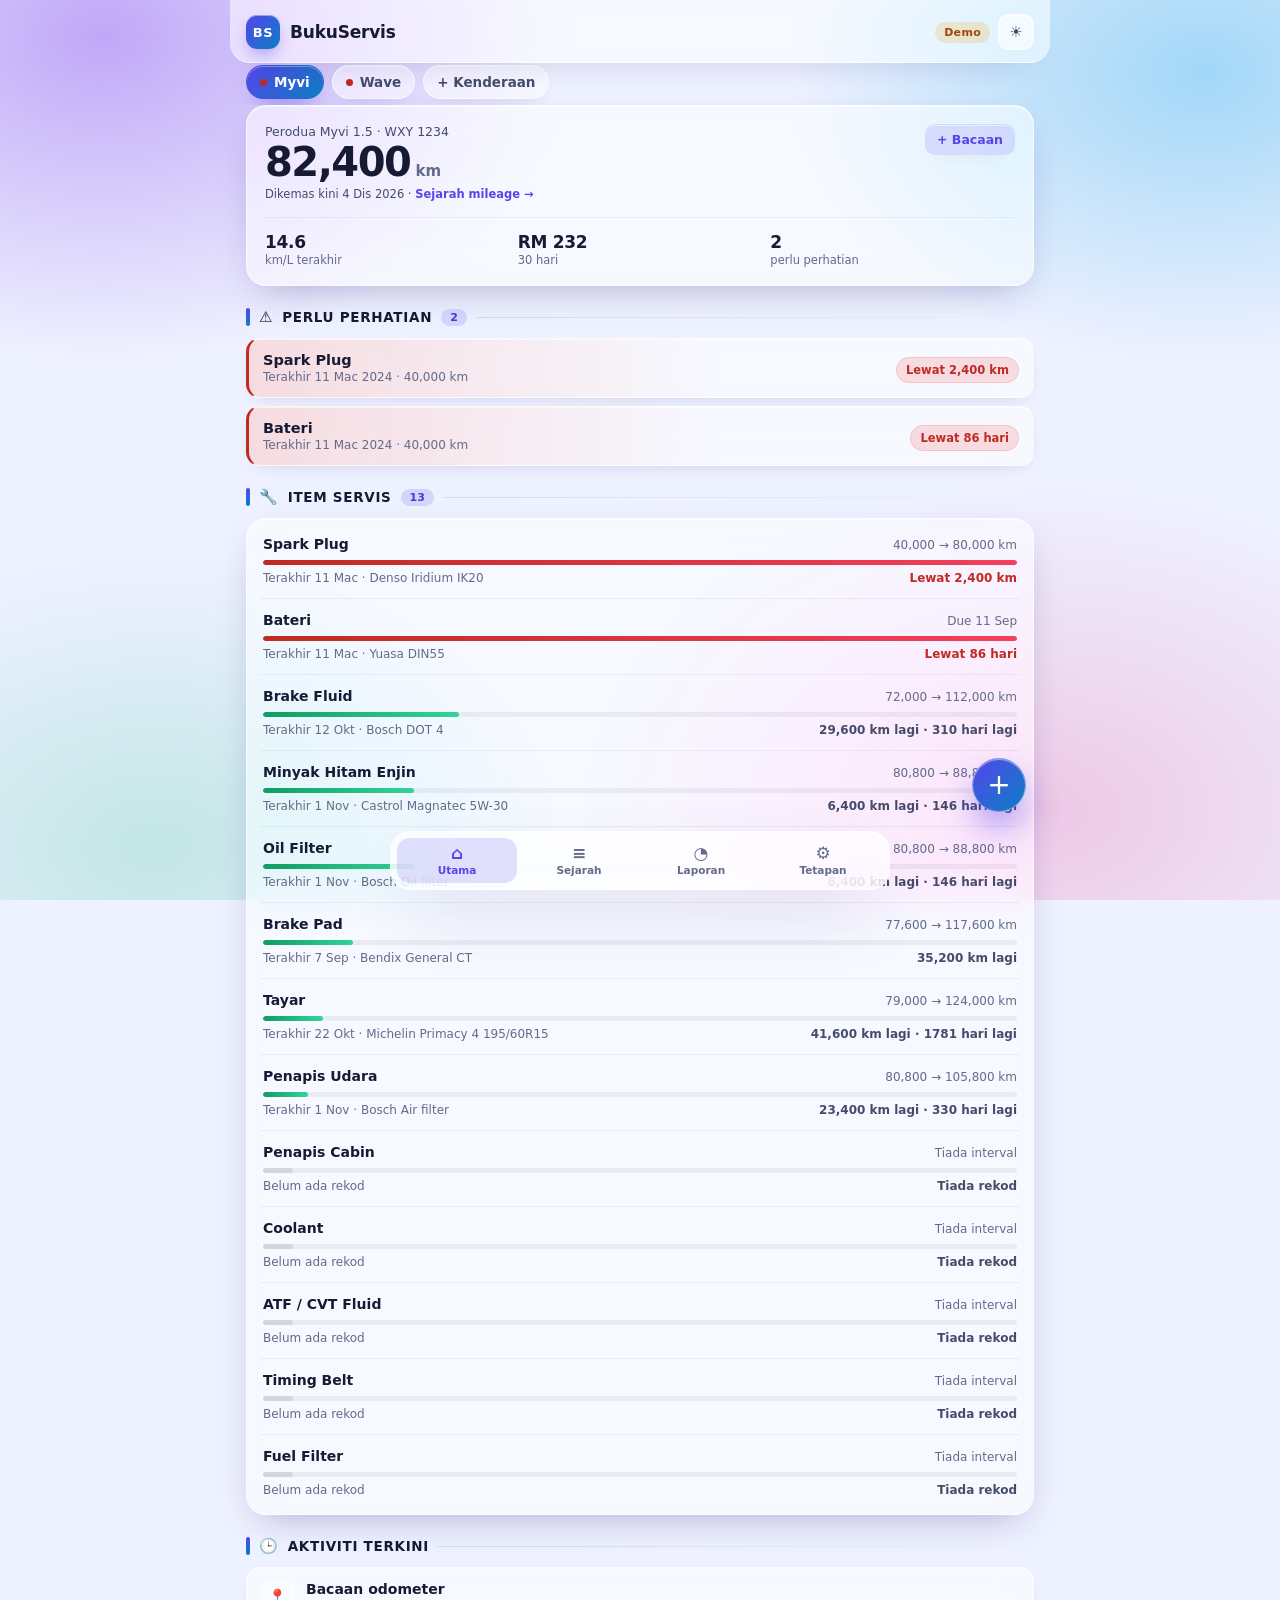
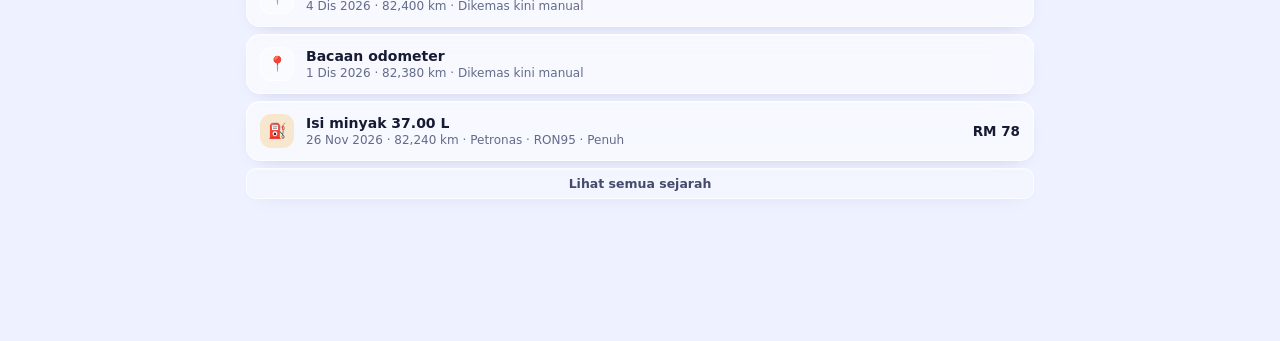
==== commit 1dab2532: "1.5.2: tajuk kategori dan kumpulan katalog lebih jelas" ====
--- a/public/index.html
+++ b/public/index.html
@@ -9,7 +9,7 @@
 <link rel="icon" type="image/png" sizes="64x64" href="assets/favicon-64.png">
 <link rel="apple-touch-icon" href="assets/apple-touch-icon.png">
 <link rel="preload" as="image" href="assets/profile-256.jpg">
-<link rel="stylesheet" href="css/style.css?v=1.5.1">
+<link rel="stylesheet" href="css/style.css?v=1.5.2">
 <script>
   /* elak kilat tema / prestasi salah sebelum CSS/JS utama dimuatkan */
   (function () {
@@ -72,7 +72,7 @@
 <div id="modal-root"></div>
 <div id="toast" class="toast" hidden></div>
 
-<script src="js/api.js?v=1.5.1"></script>
-<script src="js/app.js?v=1.5.1"></script>
+<script src="js/api.js?v=1.5.2"></script>
+<script src="js/app.js?v=1.5.2"></script>
 </body>
 </html>
--- a/public/css/style.css
+++ b/public/css/style.css
@@ -23,8 +23,11 @@
   --line-2: rgba(23, 26, 51, .06);
   --accent: #5645ea;
   --accent-2: #0b7fc4;
+  --accent-strong: #4a39d6;
+  --accent2-strong: #08629b;
   --accent-ink: #ffffff;
   --accent-soft: rgba(86, 69, 234, .16);
+  --accent2-soft: rgba(11, 127, 196, .14);
   --ok: #0f9d63;
   --ok-soft: rgba(16, 185, 129, .16);
   --warn: #a34707;
@@ -59,8 +62,11 @@
   --line-2: rgba(255, 255, 255, .08);
   --accent: #a99dff;
   --accent-2: #22d3ee;
+  --accent-strong: var(--accent);
+  --accent2-strong: var(--accent-2);
   --accent-ink: #0a0e1f;
   --accent-soft: rgba(169, 157, 255, .22);
+  --accent2-soft: rgba(34, 211, 238, .16);
   --ok: #4ade80;
   --ok-soft: rgba(74, 222, 128, .16);
   --warn: #fbbf24;
@@ -259,22 +265,122 @@
 .section-title {
   display: flex;
   align-items: center;
-  gap: 8px;
-  margin: 0 0 10px;
-  font-size: 13px;
-  font-weight: 700;
+  gap: 9px;
+  margin: 0 0 12px;
+  font-size: 13.5px;
+  font-weight: 800;
+  text-transform: uppercase;
+  letter-spacing: .7px;
+  color: var(--ink);
+}
+
+/* Penanda kategori: bar gradien supaya setiap tajuk seksyen terus menonjol */
+.section-title::before {
+  content: "";
+  flex: 0 0 auto;
+  width: 4px;
+  height: 18px;
+  border-radius: 99px;
+  background: linear-gradient(180deg, var(--accent), var(--accent-2));
+  box-shadow: 0 4px 10px -3px var(--accent);
+}
+
+.section-title::after {
+  content: "";
+  flex: 1 1 auto;
+  min-width: 14px;
+  height: 1px;
+  border-radius: 99px;
+  background: linear-gradient(90deg, var(--line), transparent);
+}
+
+.section-title .title-ico {
+  flex: 0 0 auto;
+  font-size: 15px;
+  line-height: 1;
+  filter: saturate(.95);
+}
+
+.section-title .count {
+  flex: 0 0 auto;
+  background: var(--accent-soft);
+  border: 1px solid transparent;
+  color: var(--accent-strong);
+  font-size: 11px;
+  font-weight: 800;
+  padding: 1px 8px;
+  border-radius: 999px;
+  letter-spacing: 0;
+}
+
+/* ---------- kumpulan dalam katalog servis ---------- */
+.group-head {
+  display: flex;
+  align-items: center;
+  gap: 9px;
+  margin: 14px -8px 6px;
+  padding: 9px 11px;
+  border-radius: 12px;
+  background: var(--accent-soft);
+  border: 1px solid var(--glass-border);
+  border-left: 4px solid var(--accent);
+  color: var(--ink);
+  font-size: 12px;
+  font-weight: 800;
   text-transform: uppercase;
   letter-spacing: .6px;
-  color: var(--ink-3);
-}
-
-.section-title .count {
-  background: var(--glass);
+}
+.group-head:first-child { margin-top: 6px; }
+.group-head.is-motorcycle {
+  background: var(--accent2-soft);
+  border-left-color: var(--accent-2);
+}
+.group-head.is-car {
+  background: var(--accent-soft);
+  border-left-color: var(--accent);
+}
+.group-head.is-both {
+  background: var(--glass-soft);
+  border-left-color: var(--ink-3);
+}
+.group-head .group-ico { font-size: 16px; line-height: 1; }
+.group-head .group-count {
+  margin-left: auto;
+  min-width: 24px;
+  text-align: center;
+  padding: 1px 8px;
+  border-radius: 999px;
+  background: var(--glass-strong);
   border: 1px solid var(--glass-border);
   color: var(--ink-2);
   font-size: 11px;
-  padding: 1px 7px;
-  border-radius: 999px;
+  letter-spacing: 0;
+}
+
+.group-sub {
+  display: flex;
+  align-items: center;
+  gap: 7px;
+  padding: 12px 2px 3px;
+  font-size: 11px;
+  font-weight: 700;
+  letter-spacing: .4px;
+  text-transform: uppercase;
+  color: var(--ink-3);
+}
+.group-sub::before {
+  content: "";
+  width: 6px;
+  height: 6px;
+  border-radius: 2px;
+  background: var(--ink-3);
+  opacity: .75;
+}
+.group-sub .group-count {
+  margin-left: auto;
+  font-size: 10.5px;
+  font-weight: 700;
+  color: var(--ink-3);
   letter-spacing: 0;
 }
 
@@ -680,6 +786,9 @@
   position: sticky;
   top: 66px;
   z-index: 5;
+  display: flex;
+  align-items: center;
+  gap: 8px;
   font-size: 12px;
   font-weight: 700;
   text-transform: uppercase;
@@ -689,9 +798,22 @@
   margin: 0 -2px;
   background: var(--glass);
   border: 1px solid var(--glass-border);
+  border-left: 3px solid var(--accent-2);
   border-radius: 10px;
   -webkit-backdrop-filter: var(--glass-blur);
   backdrop-filter: var(--glass-blur);
+}
+.month-head .group-count {
+  margin-left: auto;
+  min-width: 22px;
+  text-align: center;
+  padding: 0 7px;
+  border-radius: 999px;
+  background: var(--accent2-soft);
+  color: var(--accent2-strong);
+  font-size: 10.5px;
+  font-weight: 800;
+  letter-spacing: 0;
 }
 
 .event {
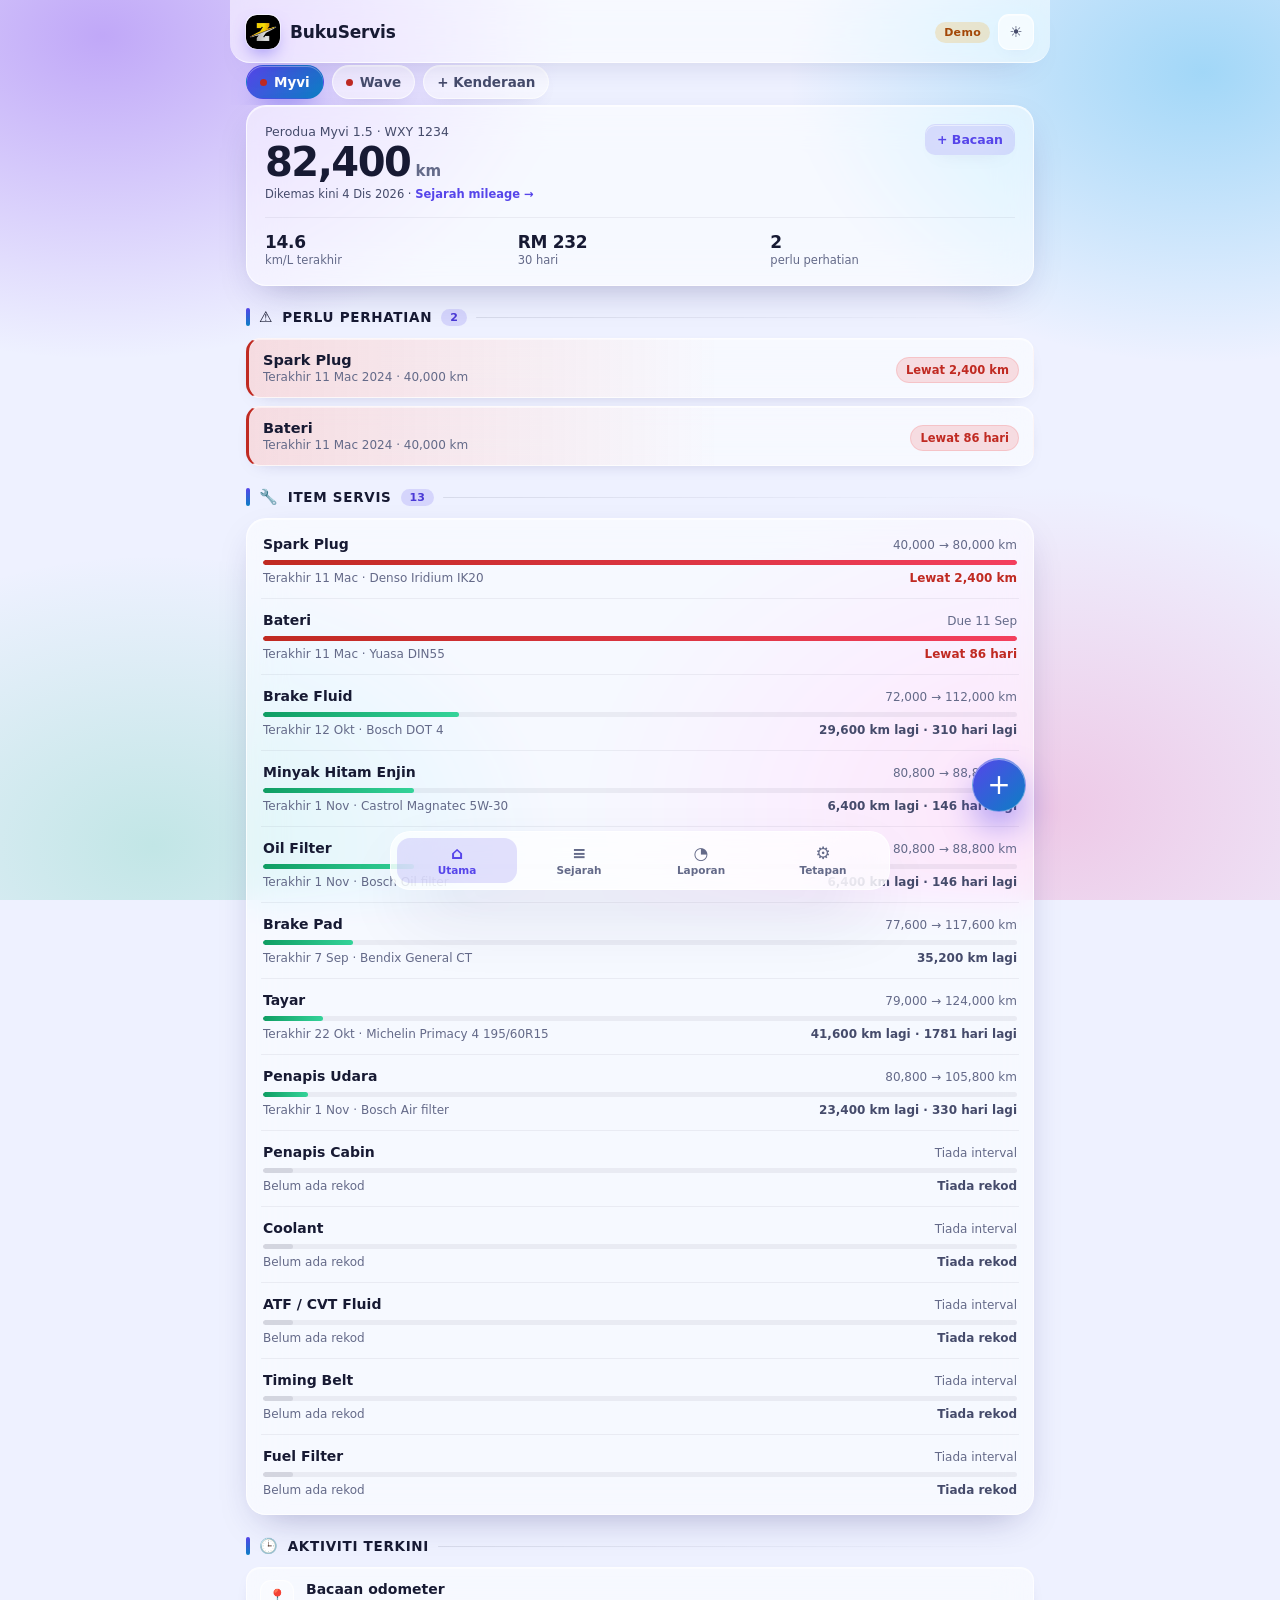
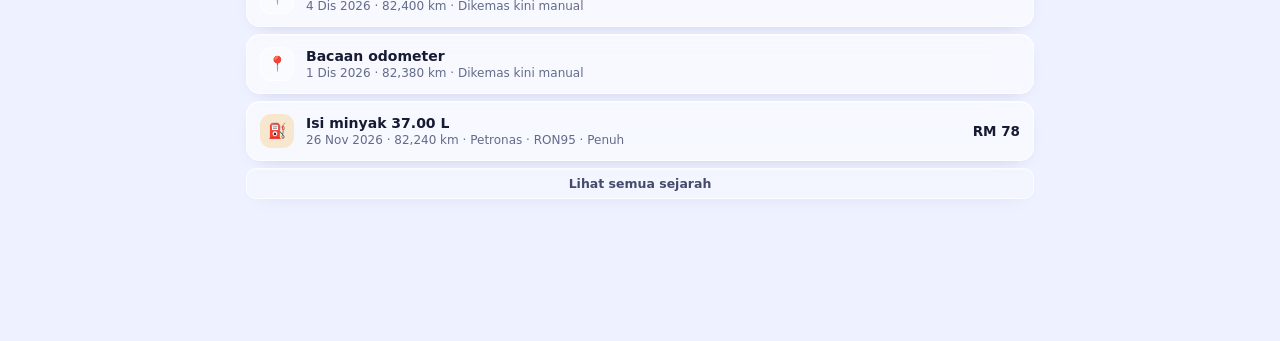
==== commit 5148bbbb: "1.5.3: guna gambar profil di bar atas" ====
--- a/public/index.html
+++ b/public/index.html
@@ -8,8 +8,8 @@
 <meta name="description" content="Rekod servis, mileage dan isi minyak untuk kereta dan motosikal.">
 <link rel="icon" type="image/png" sizes="64x64" href="assets/favicon-64.png">
 <link rel="apple-touch-icon" href="assets/apple-touch-icon.png">
-<link rel="preload" as="image" href="assets/profile-256.jpg">
-<link rel="stylesheet" href="css/style.css?v=1.5.2">
+<link rel="preload" as="image" href="assets/profile-256.jpg?v=1.5.3">
+<link rel="stylesheet" href="css/style.css?v=1.5.3">
 <script>
   /* elak kilat tema / prestasi salah sebelum CSS/JS utama dimuatkan */
   (function () {
@@ -36,7 +36,7 @@
 
 <div id="splash" class="splash" aria-hidden="true">
   <div class="splash-box">
-    <div class="splash-ring"><img src="assets/profile-256.jpg" alt="BukuServis"></div>
+    <div class="splash-ring"><img src="assets/profile-256.jpg?v=1.5.3" alt="Foto profil Zahiruddin"></div>
     <div class="splash-name">BukuServis</div>
     <div class="splash-tag">Rekod servis &amp; minyak</div>
     <div class="splash-load"><span></span></div>
@@ -46,7 +46,7 @@
 <div class="app">
   <header class="topbar">
     <div class="brand">
-      <span class="brand-mark">BS</span>
+      <span class="brand-mark brand-avatar"><img src="assets/profile-256.jpg?v=1.5.3" alt="Foto profil Zahiruddin"></span>
       <span class="brand-text">BukuServis</span>
     </div>
     <div class="topbar-actions">
@@ -72,7 +72,7 @@
 <div id="modal-root"></div>
 <div id="toast" class="toast" hidden></div>
 
-<script src="js/api.js?v=1.5.2"></script>
-<script src="js/app.js?v=1.5.2"></script>
+<script src="js/api.js?v=1.5.3"></script>
+<script src="js/app.js?v=1.5.3"></script>
 </body>
 </html>
--- a/public/css/style.css
+++ b/public/css/style.css
@@ -223,6 +223,20 @@
   font-size: 13px;
   letter-spacing: .5px;
   box-shadow: 0 8px 20px -8px var(--accent), inset 0 1px 0 rgba(255, 255, 255, .45);
+  overflow: hidden;
+}
+
+.brand-avatar {
+  padding: 0;
+  background: var(--glass-strong);
+  box-shadow: 0 8px 20px -8px var(--accent), 0 0 0 1px var(--glass-border);
+}
+.brand-avatar img {
+  display: block;
+  width: 100%;
+  height: 100%;
+  object-fit: cover;
+  border-radius: inherit;
 }
 
 .brand-text { font-weight: 700; font-size: 17px; letter-spacing: -.2px; }
